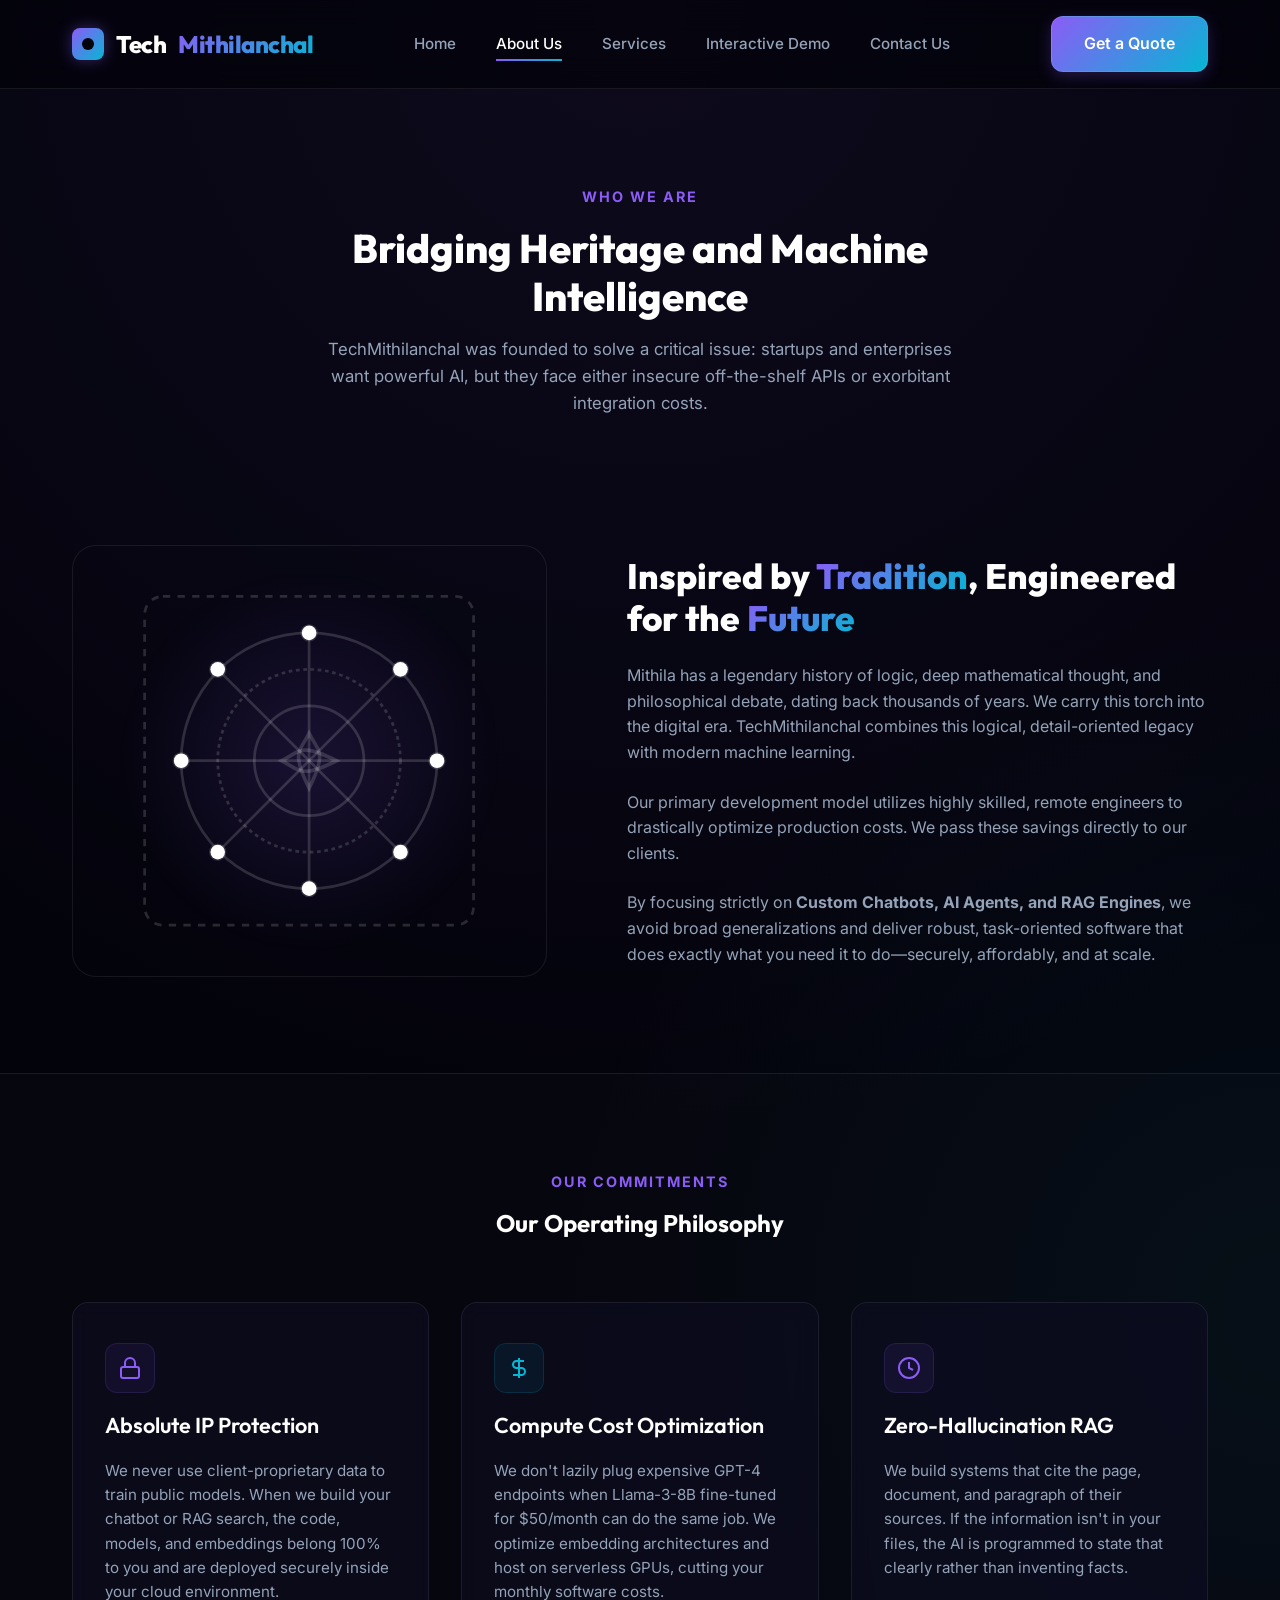
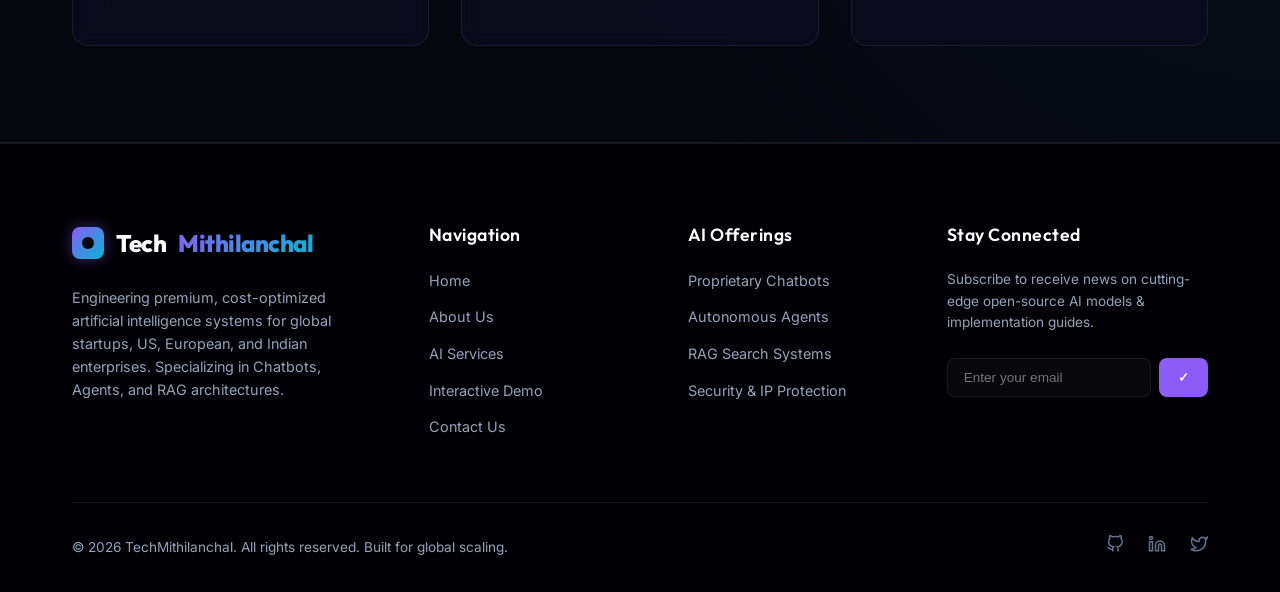
==== about-us/index.html @ 9c801f31 "Initial commit of TechMithilanchal site" ====
<!DOCTYPE html>
<html lang="en">
<head>
    <meta charset="UTF-8">
    <meta name="viewport" content="width=device-width, initial-scale=1.0">
    <meta name="description" content="Discover the story, mission, and core values of TechMithilanchal. Combining the logical tradition of Mithila with cutting-edge artificial intelligence.">
    <meta name="keywords" content="About TechMithilanchal, AI heritage, data security, compute optimization, artificial intelligence logic">
    
    <!-- SEO Optimization -->
    <link rel="canonical" href="https://techmithilanchal.com/about-us/" />
    
    <!-- Open Graph / Facebook -->
    <meta property="og:type" content="website" />
    <meta property="og:url" content="https://techmithilanchal.com/about-us/" />
    <meta property="og:title" content="About Us - TechMithilanchal AI Services" />
    <meta property="og:description" content="Combining the logical tradition of Mithila with cutting-edge artificial intelligence to build secure, cost-effective enterprise systems." />
    <meta property="og:image" content="https://techmithilanchal.com/logo.png" />

    <!-- Twitter -->
    <meta property="twitter:card" content="summary_large_image" />
    <meta property="twitter:url" content="https://techmithilanchal.com/about-us/" />
    <meta property="twitter:title" content="About Us - TechMithilanchal" />
    <meta property="twitter:description" content="Inspired by tradition, engineered for the future. Discover our commitments to IP security, zero hallucination RAG, and compute efficiency." />
    <meta property="twitter:image" content="https://techmithilanchal.com/logo.png" />

    <title>Secure AI Automation & Task Orchestration Team</title>
    <link rel="icon" type="image/svg+xml" href="/favicon.svg">
    <link rel="stylesheet" href="/style.css">
    <script defer src="/app.js"></script>
</head>
<body>
    <!-- Navigation Header -->
    <header class="navbar">
        <div class="container navbar-container">
            <a href="/" class="logo" id="nav-logo">
                <div class="logo-icon"></div>
                Tech<span>Mithilanchal</span>
            </a>
            
            <nav>
                <ul class="nav-menu" id="nav-menu-list">
                    <li><a href="/" class="nav-link" id="link-home">Home</a></li>
                    <li><a href="/about-us/" class="nav-link" id="link-about">About Us</a></li>
                    <li><a href="/services/" class="nav-link" id="link-services">Services</a></li>
                    <li><a href="/demo/" class="nav-link" id="link-demo">Interactive Demo</a></li>
                    <li><a href="/contact/" class="nav-link" id="link-contact">Contact Us</a></li>
                    <li class="mobile-cta-item"><a href="/contact/" class="btn nav-cta mobile-cta" id="mobile-header-cta">Get a Quote</a></li>
                </ul>
            </nav>
            
            <a href="/contact/" class="btn nav-cta" id="header-cta">Get a Quote</a>
            
            <button class="menu-toggle" id="menu-toggle-btn" aria-label="Toggle Navigation Menu">
                <span></span>
                <span></span>
                <span></span>
            </button>
        </div>
    </header>

    <!-- Main Content -->
    <main>
        <!-- About Header -->
        <section class="section reveal-hidden" id="about-intro">
            <div class="container">
                <div class="section-header" style="margin-bottom: 2rem;">
                    <span class="section-subtitle">Who We Are</span>
                    <h1 class="section-title">Bridging Heritage and Machine Intelligence</h1>
                    <p class="section-description">
                        TechMithilanchal was founded to solve a critical issue: startups and enterprises want powerful AI, but they face either insecure off-the-shelf APIs or exorbitant integration costs.
                    </p>
                </div>
            </div>
        </section>

        <!-- Story Section -->
        <section class="section reveal-hidden" id="story-details" style="padding-top: 0;">
            <div class="container story-section">
                <!-- Modern geometric interpretation of Mithila Art (Mandala style) -->
                <div class="art-container">
                    <svg class="mithila-art-svg" viewBox="0 0 200 200" xmlns="http://www.w3.org/2000/svg">
                        <rect x="10" y="10" width="180" height="180" rx="10" stroke-dasharray="4,4"/>
                        <circle cx="100" cy="100" r="70" />
                        <circle cx="100" cy="100" r="50" stroke-dasharray="2,2"/>
                        <circle cx="100" cy="100" r="30" />
                        <g>
                            <line x1="100" y1="30" x2="100" y2="170" />
                            <line x1="30" y1="100" x2="170" y2="100" />
                            <line x1="50" y1="50" x2="150" y2="150" />
                            <line x1="50" y1="150" x2="150" y2="50" />
                        </g>
                        <circle cx="100" cy="30" r="4" fill="currentColor"/>
                        <circle cx="100" cy="170" r="4" fill="currentColor"/>
                        <circle cx="30" cy="100" r="4" fill="currentColor"/>
                        <circle cx="170" cy="100" r="4" fill="currentColor"/>
                        <circle cx="50" cy="50" r="4" fill="currentColor"/>
                        <circle cx="150" cy="150" r="4" fill="currentColor"/>
                        <circle cx="50" cy="150" r="4" fill="currentColor"/>
                        <circle cx="150" cy="50" r="4" fill="currentColor"/>
                        <path d="M100,85 C95,95 90,95 100,115 C110,95 105,95 100,85 Z" fill="none" stroke-width="2"/>
                        <path d="M85,100 C95,95 95,90 115,100 C95,110 95,105 85,100 Z" fill="none" stroke-width="2"/>
                    </svg>
                </div>
                
                <div class="split-content">
                    <h2 class="split-title">Inspired by <span>Tradition</span>, Engineered for the <span>Future</span></h2>
                    <p>
                        Mithila has a legendary history of logic, deep mathematical thought, and philosophical debate, dating back thousands of years. We carry this torch into the digital era. TechMithilanchal combines this logical, detail-oriented legacy with modern machine learning.
                    </p>
                    <p>
                        Our primary development model utilizes highly skilled, remote engineers to drastically optimize production costs. We pass these savings directly to our clients.
                    </p>
                    <p>
                        By focusing strictly on <strong>Custom Chatbots, AI Agents, and RAG Engines</strong>, we avoid broad generalizations and deliver robust, task-oriented software that does exactly what you need it to do—securely, affordably, and at scale.
                    </p>
                </div>
            </div>
        </section>

        <!-- Values Section -->
        <section class="section reveal-hidden" id="values" style="background: rgba(255, 255, 255, 0.01); border-top: 1px solid var(--border-color); border-bottom: 1px solid var(--border-color);">
            <div class="container">
                <div class="section-header">
                    <span class="section-subtitle">Our Commitments</span>
                    <h2>Our Operating Philosophy</h2>
                </div>
                
                <div class="grid-3">
                    <div class="card">
                        <div class="card-icon">
                            <svg width="24" height="24" viewBox="0 0 24 24" fill="none" stroke="currentColor" stroke-width="2"><rect x="3" y="11" width="18" height="11" rx="2" ry="2"></rect><path d="M7 11V7a5 5 0 0 1 10 0v4"></path></svg>
                        </div>
                        <h3 class="card-title">Absolute IP Protection</h3>
                        <p class="card-text">
                            We never use client-proprietary data to train public models. When we build your chatbot or RAG search, the code, models, and embeddings belong 100% to you and are deployed securely inside your cloud environment.
                        </p>
                    </div>

                    <div class="card">
                        <div class="card-icon cyan">
                            <svg width="24" height="24" viewBox="0 0 24 24" fill="none" stroke="currentColor" stroke-width="2"><path d="M12 2v20M17 5H9.5a3.5 3.5 0 0 0 0 7h5a3.5 3.5 0 0 1 0 7H6"></path></svg>
                        </div>
                        <h3 class="card-title">Compute Cost Optimization</h3>
                        <p class="card-text">
                            We don't lazily plug expensive GPT-4 endpoints when Llama-3-8B fine-tuned for $50/month can do the same job. We optimize embedding architectures and host on serverless GPUs, cutting your monthly software costs.
                        </p>
                    </div>

                    <div class="card">
                        <div class="card-icon">
                            <svg width="24" height="24" viewBox="0 0 24 24" fill="none" stroke="currentColor" stroke-width="2"><circle cx="12" cy="12" r="10"></circle><polyline points="12 6 12 12 16 14"></polyline></svg>
                        </div>
                        <h3 class="card-title">Zero-Hallucination RAG</h3>
                        <p class="card-text">
                            We build systems that cite the page, document, and paragraph of their sources. If the information isn't in your files, the AI is programmed to state that clearly rather than inventing facts.
                        </p>
                    </div>
                </div>
            </div>
        </section>
    </main>

    <!-- Footer -->
    <footer class="footer">
        <div class="container">
            <div class="footer-grid">
                <div class="footer-column">
                    <a href="/" class="logo">
                        <div class="logo-icon"></div>
                        Tech<span>Mithilanchal</span>
                    </a>
                    <p class="footer-desc">
                        Engineering premium, cost-optimized artificial intelligence systems for global startups, US, European, and Indian enterprises. Specializing in Chatbots, Agents, and RAG architectures.
                    </p>
                </div>
                
                <div class="footer-column">
                    <h4 class="footer-title">Navigation</h4>
                    <ul class="footer-links">
                        <li><a href="/" class="footer-link">Home</a></li>
                        <li><a href="/about-us/" class="footer-link">About Us</a></li>
                        <li><a href="/services/" class="footer-link">AI Services</a></li>
                        <li><a href="/demo/" class="footer-link">Interactive Demo</a></li>
                        <li><a href="/contact/" class="footer-link">Contact Us</a></li>
                    </ul>
                </div>

                <div class="footer-column">
                    <h4 class="footer-title">AI Offerings</h4>
                    <ul class="footer-links">
                        <li><a href="/services/#chatbots" class="footer-link">Proprietary Chatbots</a></li>
                        <li><a href="/services/#agents" class="footer-link">Autonomous Agents</a></li>
                        <li><a href="/services/#rag" class="footer-link">RAG Search Systems</a></li>
                        <li><a href="/about-us/#values" class="footer-link">Security & IP Protection</a></li>
                    </ul>
                </div>

                <div class="footer-column">
                    <h4 class="footer-title">Stay Connected</h4>
                    <p class="footer-desc" style="font-size: 0.85rem;">Subscribe to receive news on cutting-edge open-source AI models & implementation guides.</p>
                    <form class="newsletter-form" onsubmit="event.preventDefault(); alert('Subscribed successfully!'); this.reset();">
                        <input type="email" placeholder="Enter your email" class="newsletter-input" required aria-label="Email address for newsletter">
                        <button type="submit" class="btn-icon" aria-label="Subscribe">✓</button>
                    </form>
                </div>
            </div>

            <div class="footer-bottom">
                <p>&copy; 2026 TechMithilanchal. All rights reserved. Built for global scaling.</p>
                <div class="footer-socials">
                    <a href="#" class="social-link" aria-label="GitHub"><svg width="18" height="18" viewBox="0 0 24 24" fill="none" stroke="currentColor" stroke-width="2"><path d="M9 19c-5 1.5-5-2.5-7-3m14 6v-3.87a3.37 3.37 0 0 0-.94-2.61c3.14-.35 6.44-1.54 6.44-7A5.44 5.44 0 0 0 20 4.77 5.07 5.07 0 0 0 19.91 1S18.73.65 16 2.48a13.38 13.38 0 0 0-7 0C6.27.65 5.09 1 5.09 1A5.07 5.07 0 0 0 5 4.77a5.44 5.44 0 0 0-1.5 3.78c0 5.42 3.3 6.61 6.44 7A3.37 3.37 0 0 0 9 18.13V22"></path></svg></a>
                    <a href="#" class="social-link" aria-label="LinkedIn"><svg width="18" height="18" viewBox="0 0 24 24" fill="none" stroke="currentColor" stroke-width="2"><path d="M16 8a6 6 0 0 1 6 6v7h-4v-7a2 2 0 0 0-2-2 2 2 0 0 0-2 2v7h-4v-7a6 6 0 0 1 6-6zM2 9h4v12H2z"></path><circle cx="4" cy="4" r="2"></circle></svg></a>
                    <a href="#" class="social-link" aria-label="Twitter"><svg width="18" height="18" viewBox="0 0 24 24" fill="none" stroke="currentColor" stroke-width="2"><path d="M23 3a10.9 10.9 0 0 1-3.14 1.53 4.48 4.48 0 0 0-7.86 3v1A10.66 10.66 0 0 1 3 4s-4 9 5 13a11.64 11.64 0 0 1-7 2c9 5 20 0 20-11.5a4.5 4.5 0 0 0-.08-.83A7.72 7.72 0 0 0 23 3z"></path></svg></a>
                </div>
            </div>
        </div>
    </footer>
</body>
</html>
---- style.css ----
@import url('https://fonts.googleapis.com/css2?family=Inter:wght@300;400;500;600;700&family=Outfit:wght@400;500;600;700;800&display=swap');

/* CSS Variables for design tokens */
:root {
    --bg-dark: #03030b;
    --bg-darker: #010105;
    --bg-card: rgba(13, 13, 33, 0.65);
    --border-color: rgba(255, 255, 255, 0.08);
    --border-focus: rgba(139, 92, 246, 0.5);
    
    --color-primary: #8b5cf6; /* Electric Violet */
    --color-primary-glow: rgba(139, 92, 246, 0.15);
    --color-secondary: #06b6d4; /* Neon Cyan */
    --color-secondary-glow: rgba(6, 182, 212, 0.15);
    --color-accent: #f43f5e; /* Coral Pink */
    
    --text-main: #ffffff;
    --text-muted: #94a3b8;
    --text-dark: #64748b;
    
    --font-heading: 'Outfit', sans-serif;
    --font-body: 'Inter', sans-serif;
    
    --transition-smooth: all 0.3s cubic-bezier(0.4, 0, 0.2, 1);
    --transition-slow: all 0.5s cubic-bezier(0.4, 0, 0.2, 1);
}

/* Reset and base styles */
* {
    margin: 0;
    padding: 0;
    box-sizing: border-box;
}

html {
    scroll-behavior: smooth;
    font-size: 16px;
    background-color: var(--bg-dark);
    color: var(--text-main);
    font-family: var(--font-body);
    overflow-x: hidden;
}

body {
    min-height: 100vh;
    display: flex;
    flex-direction: column;
    position: relative;
    line-height: 1.6;
    background: radial-gradient(circle at 50% 0%, rgba(139, 92, 246, 0.08) 0%, rgba(3, 3, 11, 0) 50%),
                radial-gradient(circle at 100% 60%, rgba(6, 182, 212, 0.05) 0%, rgba(3, 3, 11, 0) 40%),
                var(--bg-dark);
}

/* Typography styling */
h1, h2, h3, h4, h5, h6 {
    font-family: var(--font-heading);
    font-weight: 700;
    line-height: 1.2;
    color: var(--text-main);
}

p {
    color: var(--text-muted);
}

a {
    text-decoration: none;
    color: inherit;
    transition: var(--transition-smooth);
}

/* Container */
.container {
    width: 100%;
    max-width: 1200px;
    margin: 0 auto;
    padding: 0 2rem;
}

/* Sticky Navbar with Glassmorphism */
.navbar {
    position: sticky;
    top: 0;
    z-index: 1000;
    background: rgba(3, 3, 11, 0.75);
    backdrop-filter: blur(16px);
    -webkit-backdrop-filter: blur(16px);
    border-bottom: 1px solid var(--border-color);
    padding: 1rem 0;
    transition: var(--transition-smooth);
}

.navbar-container {
    display: flex;
    justify-content: space-between;
    align-items: center;
}

.logo {
    display: flex;
    align-items: center;
    gap: 0.75rem;
    font-family: var(--font-heading);
    font-weight: 800;
    font-size: 1.5rem;
    letter-spacing: -0.5px;
    color: var(--text-main);
}

.logo span {
    background: linear-gradient(135deg, var(--color-primary), var(--color-secondary));
    -webkit-background-clip: text;
    -webkit-text-fill-color: transparent;
}

.logo-icon {
    width: 32px;
    height: 32px;
    background: linear-gradient(135deg, var(--color-primary), var(--color-secondary));
    border-radius: 8px;
    display: flex;
    align-items: center;
    justify-content: center;
    position: relative;
    box-shadow: 0 0 15px rgba(139, 92, 246, 0.4);
}

.logo-icon::after {
    content: '';
    position: absolute;
    width: 12px;
    height: 12px;
    background: var(--bg-dark);
    border-radius: 50%;
}

.nav-menu {
    display: flex;
    list-style: none;
    gap: 2.5rem;
    align-items: center;
}

.nav-link {
    font-size: 0.95rem;
    font-weight: 500;
    color: var(--text-muted);
    position: relative;
    padding: 0.5rem 0;
}

.nav-link:hover {
    color: var(--text-main);
}

.nav-link::after {
    content: '';
    position: absolute;
    bottom: 0;
    left: 0;
    width: 0;
    height: 2px;
    background: linear-gradient(90deg, var(--color-primary), var(--color-secondary));
    transition: var(--transition-smooth);
}

.nav-link.active {
    color: var(--text-main);
}

.nav-link.active::after {
    width: 100%;
}

.nav-cta {
    background: linear-gradient(135deg, var(--color-primary), var(--color-secondary));
    color: #ffffff;
    padding: 0.6rem 1.5rem;
    border-radius: 99px;
    font-weight: 600;
    font-size: 0.9rem;
    box-shadow: 0 4px 15px rgba(139, 92, 246, 0.25);
    border: 1px solid rgba(255, 255, 255, 0.1);
}

.nav-cta:hover {
    transform: translateY(-2px);
    box-shadow: 0 6px 20px rgba(139, 92, 246, 0.4);
}

.mobile-cta-item {
    display: none;
}

.menu-toggle {
    display: none;
    flex-direction: column;
    gap: 6px;
    background: none;
    border: none;
    cursor: pointer;
    z-index: 1001;
}

.menu-toggle span {
    display: block;
    width: 25px;
    height: 2px;
    background-color: var(--text-main);
    border-radius: 2px;
    transition: var(--transition-smooth);
}

/* Hero Section */
.hero {
    padding: 8rem 0 6rem;
    position: relative;
    overflow: hidden;
}

.hero-grid {
    display: grid;
    grid-template-columns: 1.1fr 0.9fr;
    gap: 4rem;
    align-items: center;
}

.hero-content {
    display: flex;
    flex-direction: column;
    gap: 1.5rem;
}

.badge {
    align-self: flex-start;
    display: flex;
    align-items: center;
    gap: 0.5rem;
    background: rgba(255, 255, 255, 0.03);
    border: 1px solid var(--border-color);
    padding: 0.4rem 1rem;
    border-radius: 99px;
    font-size: 0.85rem;
    color: var(--color-secondary);
    font-weight: 600;
    letter-spacing: 0.5px;
}

.badge-dot {
    width: 6px;
    height: 6px;
    background-color: var(--color-secondary);
    border-radius: 50%;
    box-shadow: 0 0 8px var(--color-secondary);
    animation: pulse 1.5s infinite alternate;
}

.hero-title {
    font-size: 4rem;
    font-weight: 800;
    line-height: 1.1;
    letter-spacing: -1px;
}

.hero-title span {
    background: linear-gradient(135deg, var(--color-primary) 30%, var(--color-secondary) 80%);
    -webkit-background-clip: text;
    -webkit-text-fill-color: transparent;
}

.hero-description {
    font-size: 1.15rem;
    line-height: 1.7;
    color: var(--text-muted);
}

.hero-actions {
    display: flex;
    gap: 1.5rem;
    margin-top: 1rem;
}

.btn {
    display: inline-flex;
    align-items: center;
    justify-content: center;
    gap: 0.75rem;
    padding: 0.9rem 2rem;
    border-radius: 12px;
    font-weight: 600;
    font-size: 1rem;
    cursor: pointer;
    transition: var(--transition-smooth);
}

.btn-primary {
    background: linear-gradient(135deg, var(--color-primary), var(--color-secondary));
    color: #ffffff;
    border: 1px solid rgba(255, 255, 255, 0.1);
    box-shadow: 0 8px 30px rgba(139, 92, 246, 0.25);
}

.btn-primary:hover {
    transform: translateY(-2px);
    box-shadow: 0 12px 35px rgba(139, 92, 246, 0.4);
}

.btn-secondary {
    background: rgba(255, 255, 255, 0.03);
    color: var(--text-main);
    border: 1px solid var(--border-color);
}

.btn-secondary:hover {
    background: rgba(255, 255, 255, 0.08);
    border-color: rgba(255, 255, 255, 0.2);
    transform: translateY(-2px);
}

/* Floating Visuals on Hero */
.hero-visual {
    position: relative;
    display: flex;
    justify-content: center;
    align-items: center;
}

.visual-canvas {
    width: 100%;
    max-width: 450px;
    aspect-ratio: 1;
    background: radial-gradient(circle, var(--color-primary-glow) 0%, transparent 70%);
    border-radius: 50%;
    position: relative;
    display: flex;
    align-items: center;
    justify-content: center;
}

.visual-sphere {
    width: 260px;
    height: 260px;
    background: linear-gradient(135deg, rgba(139, 92, 246, 0.1), rgba(6, 182, 212, 0.1));
    border: 1px solid rgba(255, 255, 255, 0.15);
    border-radius: 30% 70% 70% 30% / 30% 30% 70% 70%;
    backdrop-filter: blur(10px);
    animation: blob-bounce 8s ease-in-out infinite alternate;
    display: flex;
    align-items: center;
    justify-content: center;
    box-shadow: inset 0 0 40px rgba(255, 255, 255, 0.05),
                0 15px 35px rgba(0, 0, 0, 0.5),
                0 0 50px rgba(139, 92, 246, 0.2);
}

.visual-core {
    width: 100px;
    height: 100px;
    background: linear-gradient(135deg, var(--color-primary), var(--color-secondary));
    border-radius: 50%;
    box-shadow: 0 0 35px var(--color-primary);
    position: relative;
}

.visual-ring {
    position: absolute;
    border: 1.5px dashed rgba(6, 182, 212, 0.4);
    border-radius: 50%;
}

.visual-ring.ring-1 {
    width: 340px;
    height: 340px;
    animation: rotate 20s linear infinite;
}

.visual-ring.ring-2 {
    width: 400px;
    height: 400px;
    animation: rotate-reverse 25s linear infinite;
}

/* Stats Section */
.stats {
    padding: 3rem 0;
    border-top: 1px solid var(--border-color);
    border-bottom: 1px solid var(--border-color);
    background: rgba(255, 255, 255, 0.01);
}

.stats-grid {
    display: grid;
    grid-template-columns: repeat(4, 1fr);
    gap: 2rem;
    text-align: center;
}

.stat-item {
    display: flex;
    flex-direction: column;
    gap: 0.5rem;
}

.stat-number {
    font-size: 2.8rem;
    font-weight: 800;
    font-family: var(--font-heading);
    background: linear-gradient(135deg, var(--text-main), var(--text-muted));
    -webkit-background-clip: text;
    -webkit-text-fill-color: transparent;
}

.stat-number.colored {
    background: linear-gradient(135deg, var(--color-primary), var(--color-secondary));
    -webkit-background-clip: text;
    -webkit-text-fill-color: transparent;
}

.stat-label {
    font-size: 0.9rem;
    color: var(--text-muted);
    font-weight: 500;
    text-transform: uppercase;
    letter-spacing: 1px;
}

/* Section Common Styles */
.section {
    padding: 6rem 0;
    position: relative;
}

.section-header {
    text-align: center;
    max-width: 650px;
    margin: 0 auto 4rem;
    display: flex;
    flex-direction: column;
    gap: 1rem;
    align-items: center;
}

.section-subtitle {
    font-size: 0.9rem;
    color: var(--color-primary);
    font-weight: 700;
    text-transform: uppercase;
    letter-spacing: 2px;
}

.section-title {
    font-size: 2.5rem;
    font-weight: 800;
}

.section-description {
    font-size: 1.05rem;
    color: var(--text-muted);
}

/* Cards & Grid Styling */
.grid-3 {
    display: grid;
    grid-template-columns: repeat(3, 1fr);
    gap: 2rem;
}

.card {
    background: var(--bg-card);
    border: 1px solid var(--border-color);
    border-radius: 16px;
    padding: 2.5rem 2rem;
    position: relative;
    overflow: hidden;
    transition: var(--transition-smooth);
    display: flex;
    flex-direction: column;
    gap: 1.25rem;
    backdrop-filter: blur(10px);
    -webkit-backdrop-filter: blur(10px);
}

.card:hover {
    transform: translateY(-5px);
    border-color: rgba(139, 92, 246, 0.3);
    box-shadow: 0 10px 30px rgba(139, 92, 246, 0.08),
                inset 0 0 15px rgba(255, 255, 255, 0.02);
}

.card::before {
    content: '';
    position: absolute;
    top: 0;
    left: 0;
    width: 100%;
    height: 2px;
    background: linear-gradient(90deg, var(--color-primary), var(--color-secondary));
    transform: scaleX(0);
    transform-origin: left;
    transition: var(--transition-smooth);
}

.card:hover::before {
    transform: scaleX(1);
}

.card-icon {
    width: 50px;
    height: 50px;
    border-radius: 12px;
    background: rgba(139, 92, 246, 0.08);
    display: flex;
    align-items: center;
    justify-content: center;
    color: var(--color-primary);
    font-size: 1.5rem;
    border: 1px solid rgba(139, 92, 246, 0.15);
    transition: var(--transition-smooth);
}

.card:hover .card-icon {
    background: var(--color-primary);
    color: #ffffff;
    box-shadow: 0 0 15px rgba(139, 92, 246, 0.4);
}

.card-icon.cyan {
    background: rgba(6, 182, 212, 0.08);
    color: var(--color-secondary);
    border-color: rgba(6, 182, 212, 0.15);
}

.card:hover .card-icon.cyan {
    background: var(--color-secondary);
    color: #ffffff;
    box-shadow: 0 0 15px rgba(6, 182, 212, 0.4);
}

.card-title {
    font-size: 1.35rem;
    font-weight: 600;
}

.card-text {
    font-size: 0.95rem;
    color: var(--text-muted);
    line-height: 1.6;
}

.card-link {
    display: flex;
    align-items: center;
    gap: 0.5rem;
    font-weight: 600;
    font-size: 0.9rem;
    color: var(--color-primary);
    margin-top: auto;
}

.card-link svg {
    transition: var(--transition-smooth);
}

.card:hover .card-link svg {
    transform: translateX(4px);
}

/* Feature Showcase (Alternating split blocks) */
.feature-split {
    display: flex;
    flex-direction: column;
    gap: 7rem;
}

.split-row {
    display: grid;
    grid-template-columns: repeat(2, 1fr);
    gap: 5rem;
    align-items: center;
}

.split-row.reversed {
    direction: rtl;
}

.split-row.reversed .split-content {
    direction: ltr;
}

.split-content {
    display: flex;
    flex-direction: column;
    gap: 1.5rem;
}

.split-title {
    font-size: 2.2rem;
    font-weight: 800;
}

.split-title span {
    background: linear-gradient(135deg, var(--color-primary), var(--color-secondary));
    -webkit-background-clip: text;
    -webkit-text-fill-color: transparent;
}

.split-bullets {
    list-style: none;
    display: flex;
    flex-direction: column;
    gap: 1rem;
}

.split-bullet-item {
    display: flex;
    gap: 1rem;
    align-items: flex-start;
}

.bullet-icon {
    margin-top: 0.25rem;
    color: var(--color-secondary);
    flex-shrink: 0;
}

.bullet-text strong {
    color: var(--text-main);
    display: block;
    font-size: 1.05rem;
    margin-bottom: 0.2rem;
}

.split-visual {
    background: var(--bg-card);
    border: 1px solid var(--border-color);
    border-radius: 20px;
    padding: 1.5rem;
    aspect-ratio: 1.5;
    position: relative;
    overflow: hidden;
    box-shadow: 0 10px 40px rgba(0, 0, 0, 0.4);
    display: flex;
    align-items: center;
    justify-content: center;
}

/* Showcase Screen Mockups inside visuals */
.mock-ui {
    width: 100%;
    height: 100%;
    background: var(--bg-darker);
    border-radius: 12px;
    border: 1px solid var(--border-color);
    overflow: hidden;
    display: flex;
    flex-direction: column;
}

.mock-header {
    background: rgba(255, 255, 255, 0.02);
    border-bottom: 1px solid var(--border-color);
    padding: 0.6rem 1rem;
    display: flex;
    align-items: center;
    gap: 0.5rem;
}

.mock-dot {
    width: 8px;
    height: 8px;
    border-radius: 50%;
    background: rgba(255, 255, 255, 0.15);
}

.mock-dot.red { background-color: #ef4444; }
.mock-dot.yellow { background-color: #eab308; }
.mock-dot.green { background-color: #22c55e; }

.mock-address {
    flex-grow: 1;
    background: rgba(255, 255, 255, 0.04);
    border-radius: 4px;
    font-size: 0.75rem;
    color: var(--text-dark);
    padding: 0.2rem 0.75rem;
    margin-left: 1rem;
    font-family: monospace;
}

.mock-body {
    padding: 1.25rem;
    flex-grow: 1;
    display: flex;
    flex-direction: column;
    gap: 0.75rem;
    font-size: 0.85rem;
}

/* Chat bubble mockup */
.mock-chat-bubble {
    padding: 0.75rem 1rem;
    border-radius: 12px;
    max-width: 80%;
}

.mock-chat-bubble.user {
    background: rgba(255, 255, 255, 0.05);
    align-self: flex-end;
    border-bottom-right-radius: 2px;
}

.mock-chat-bubble.ai {
    background: rgba(139, 92, 246, 0.12);
    border: 1px solid rgba(139, 92, 246, 0.15);
    align-self: flex-start;
    border-bottom-left-radius: 2px;
}

/* RAG visualizer steps */
.rag-nodes {
    display: flex;
    justify-content: space-between;
    align-items: center;
    width: 100%;
    padding: 2rem 1rem;
}

.rag-node {
    width: 80px;
    height: 80px;
    border-radius: 16px;
    background: rgba(255, 255, 255, 0.02);
    border: 1px solid var(--border-color);
    display: flex;
    flex-direction: column;
    align-items: center;
    justify-content: center;
    gap: 0.4rem;
    font-size: 0.7rem;
    font-weight: 600;
    transition: var(--transition-smooth);
}

.rag-node.active {
    border-color: var(--color-secondary);
    box-shadow: 0 0 15px var(--color-secondary-glow);
    background: rgba(6, 182, 212, 0.05);
    transform: scale(1.05);
}

.rag-arrow {
    flex-grow: 1;
    height: 2px;
    background: linear-gradient(90deg, var(--border-color), var(--border-color));
    position: relative;
}

.rag-arrow.active {
    background: linear-gradient(90deg, var(--color-primary), var(--color-secondary));
}

.rag-arrow.active::after {
    content: '';
    position: absolute;
    top: -3px;
    right: 0;
    width: 8px;
    height: 8px;
    border-top: 2px solid var(--color-secondary);
    border-right: 2px solid var(--color-secondary);
    transform: rotate(45deg);
}

/* About Us Story and Cultural Integration */
.story-section {
    display: grid;
    grid-template-columns: 0.9fr 1.1fr;
    gap: 5rem;
    align-items: center;
}

.art-container {
    background: radial-gradient(circle, var(--color-primary-glow) 0%, transparent 60%);
    position: relative;
    border-radius: 24px;
    overflow: hidden;
    aspect-ratio: 1.1;
    display: flex;
    align-items: center;
    justify-content: center;
    border: 1px solid var(--border-color);
}

.mithila-art-svg {
    width: 85%;
    height: 85%;
    stroke: rgba(255, 255, 255, 0.15);
    stroke-width: 1.5;
    fill: none;
    transition: var(--transition-slow);
}

.art-container:hover .mithila-art-svg {
    stroke: var(--color-primary);
    filter: drop-shadow(0 0 10px rgba(139, 92, 246, 0.4));
}

/* Interactive Demo Page Layout */
.demo-container {
    max-width: 900px;
    margin: 0 auto;
    background: var(--bg-card);
    border: 1px solid var(--border-color);
    border-radius: 24px;
    padding: 3rem;
    box-shadow: 0 20px 50px rgba(0, 0, 0, 0.5);
    backdrop-filter: blur(15px);
    -webkit-backdrop-filter: blur(15px);
}

.demo-pipeline {
    display: flex;
    flex-direction: column;
    gap: 2.5rem;
    margin-top: 3rem;
}

.pipeline-step {
    display: flex;
    gap: 2rem;
    background: rgba(255, 255, 255, 0.01);
    border: 1px solid var(--border-color);
    border-radius: 16px;
    padding: 1.5rem;
    align-items: center;
    transition: var(--transition-smooth);
}

.pipeline-step.active {
    background: rgba(139, 92, 246, 0.03);
    border-color: var(--color-primary);
    box-shadow: 0 0 20px rgba(139, 92, 246, 0.15);
}

.step-num {
    width: 48px;
    height: 48px;
    border-radius: 12px;
    background: rgba(255, 255, 255, 0.03);
    border: 1px solid var(--border-color);
    display: flex;
    align-items: center;
    justify-content: center;
    font-size: 1.25rem;
    font-weight: 700;
    font-family: var(--font-heading);
    color: var(--text-muted);
    transition: var(--transition-smooth);
}

.pipeline-step.active .step-num {
    background: var(--color-primary);
    color: white;
    border-color: var(--color-primary);
    box-shadow: 0 0 15px rgba(139, 92, 246, 0.4);
}

.step-details {
    flex-grow: 1;
    display: flex;
    flex-direction: column;
    gap: 0.35rem;
}

.step-title {
    font-size: 1.15rem;
    font-weight: 600;
}

.step-desc {
    font-size: 0.9rem;
    color: var(--text-muted);
}

.demo-trigger-box {
    display: flex;
    gap: 1rem;
    margin-bottom: 2rem;
}

.demo-input {
    flex-grow: 1;
    background: rgba(255, 255, 255, 0.03);
    border: 1px solid var(--border-color);
    border-radius: 12px;
    padding: 1rem 1.5rem;
    color: white;
    font-size: 1rem;
    font-family: var(--font-body);
    transition: var(--transition-smooth);
}

.demo-input:focus {
    outline: none;
    border-color: var(--color-secondary);
    background: rgba(255, 255, 255, 0.06);
    box-shadow: 0 0 15px var(--color-secondary-glow);
}

/* Contact Page Form & FAQs */
.contact-grid {
    display: grid;
    grid-template-columns: 1.2fr 0.8fr;
    gap: 5rem;
}

.contact-card {
    background: var(--bg-card);
    border: 1px solid var(--border-color);
    border-radius: 24px;
    padding: 3rem;
    box-shadow: 0 15px 40px rgba(0, 0, 0, 0.3);
}

.contact-form {
    display: flex;
    flex-direction: column;
    gap: 1.75rem;
}

.form-group-row {
    display: grid;
    grid-template-columns: 1fr 1fr;
    gap: 1.5rem;
}

.form-group {
    display: flex;
    flex-direction: column;
    gap: 0.5rem;
}

.form-label {
    font-size: 0.85rem;
    font-weight: 600;
    color: var(--text-muted);
    text-transform: uppercase;
    letter-spacing: 0.5px;
}

.form-input, .form-select, .form-textarea {
    background: rgba(255, 255, 255, 0.03);
    border: 1px solid var(--border-color);
    border-radius: 10px;
    padding: 0.85rem 1.2rem;
    color: white;
    font-size: 0.95rem;
    font-family: var(--font-body);
    transition: var(--transition-smooth);
}

.form-input:focus, .form-select:focus, .form-textarea:focus {
    outline: none;
    border-color: var(--color-primary);
    background: rgba(255, 255, 255, 0.05);
    box-shadow: 0 0 15px var(--color-primary-glow);
}

.form-textarea {
    resize: vertical;
    min-height: 120px;
}

.form-select option {
    background: var(--bg-dark);
    color: white;
}

.faq-section {
    display: flex;
    flex-direction: column;
    gap: 1.5rem;
}

.faq-item {
    border-bottom: 1px solid var(--border-color);
    padding-bottom: 1.25rem;
}

.faq-question {
    display: flex;
    justify-content: space-between;
    align-items: center;
    font-size: 1.1rem;
    font-weight: 600;
    cursor: pointer;
    padding: 0.5rem 0;
    user-select: none;
}

.faq-answer {
    color: var(--text-muted);
    font-size: 0.95rem;
    margin-top: 0.75rem;
    display: none;
    line-height: 1.6;
}

.faq-icon {
    font-size: 1.2rem;
    transition: var(--transition-smooth);
    color: var(--color-secondary);
}

.faq-item.active .faq-answer {
    display: block;
}

.faq-item.active .faq-icon {
    transform: rotate(45deg);
}

/* Footer Section */
.footer {
    margin-top: auto;
    background: var(--bg-darker);
    border-top: 1px solid var(--border-color);
    padding: 5rem 0 2rem;
}

.footer-grid {
    display: grid;
    grid-template-columns: 1.5fr 1fr 1fr 1.2fr;
    gap: 4rem;
    margin-bottom: 4rem;
}

.footer-column {
    display: flex;
    flex-direction: column;
    gap: 1.5rem;
}

.footer-desc {
    color: var(--text-muted);
    font-size: 0.9rem;
    line-height: 1.6;
}

.footer-title {
    font-size: 1.1rem;
    font-weight: 600;
    letter-spacing: 0.5px;
}

.footer-links {
    list-style: none;
    display: flex;
    flex-direction: column;
    gap: 0.85rem;
    font-size: 0.9rem;
}

.footer-link {
    color: var(--text-muted);
}

.footer-link:hover {
    color: var(--color-secondary);
    transform: translateX(3px);
}

.newsletter-form {
    display: flex;
    gap: 0.5rem;
}

.newsletter-input {
    flex-grow: 1;
    background: rgba(255, 255, 255, 0.03);
    border: 1px solid var(--border-color);
    border-radius: 8px;
    padding: 0.7rem 1rem;
    color: white;
    font-size: 0.85rem;
}

.newsletter-input:focus {
    outline: none;
    border-color: var(--color-primary);
}

.btn-icon {
    padding: 0.7rem 1.2rem;
    border-radius: 8px;
    background: var(--color-primary);
    border: none;
    color: white;
    cursor: pointer;
    font-weight: 600;
}

.footer-bottom {
    border-top: 1px solid var(--border-color);
    padding-top: 2rem;
    display: flex;
    justify-content: space-between;
    align-items: center;
    font-size: 0.85rem;
    color: var(--text-dark);
}

.footer-socials {
    display: flex;
    gap: 1.5rem;
}

.social-link {
    color: var(--text-dark);
}

.social-link:hover {
    color: var(--text-main);
}

/* Animations */
@keyframes pulse {
    0% {
        transform: scale(0.9);
        box-shadow: 0 0 0 0 rgba(6, 182, 212, 0.7);
    }
    70% {
        transform: scale(1);
        box-shadow: 0 0 0 10px rgba(6, 182, 212, 0);
    }
    100% {
        transform: scale(0.9);
        box-shadow: 0 0 0 0 rgba(6, 182, 212, 0);
    }
}

@keyframes rotate {
    from {
        transform: rotate(0deg);
    }
    to {
        transform: rotate(360deg);
    }
}

@keyframes rotate-reverse {
    from {
        transform: rotate(360deg);
    }
    to {
        transform: rotate(0deg);
    }
}

@keyframes blob-bounce {
    0% {
        border-radius: 30% 70% 70% 30% / 30% 30% 70% 70%;
        transform: translateY(0);
    }
    50% {
        border-radius: 50% 50% 30% 70% / 50% 60% 40% 50%;
        transform: translateY(-8px);
    }
    100% {
        border-radius: 60% 40% 60% 40% / 40% 50% 50% 60%;
        transform: translateY(4px);
    }
}

/* Scroll reveal helper classes */
.reveal-hidden {
    opacity: 0;
    transform: translateY(30px);
    transition: opacity 0.8s ease-out, transform 0.8s ease-out;
}

.reveal-visible {
    opacity: 1;
    transform: translateY(0);
}

/* Mobile responsive adjustments */
@media (max-width: 1024px) {
    .nav-menu {
        gap: 1.5rem;
    }
    
    .nav-link {
        font-size: 0.9rem;
    }
    
    .logo {
        font-size: 1.35rem;
    }

    .hero-title {
        font-size: 3.2rem;
    }
    
    .hero-grid {
        gap: 2rem;
    }
    
    .grid-3 {
        grid-template-columns: repeat(2, 1fr);
    }
    
    .footer-grid {
        grid-template-columns: repeat(2, 1fr);
        gap: 3rem;
    }
}

@media (max-width: 991px) {
    .container {
        padding: 0 1.25rem;
    }

    .hero {
        padding: 4rem 0 3rem;
    }

    .navbar-container > #header-cta {
        display: none;
    }

    .mobile-cta-item {
        display: block;
        width: 100%;
        text-align: center;
        padding: 0 1.5rem;
        margin-top: 1rem;
    }

    .mobile-cta-item .mobile-cta {
        display: inline-block;
        width: 100%;
        max-width: 280px;
        text-align: center;
        padding: 0.8rem 2rem;
        font-size: 1rem;
    }

    .menu-toggle {
        display: flex;
    }
    
    .nav-menu {
        position: fixed;
        top: 70px;
        left: -100%;
        width: 100%;
        height: calc(100vh - 70px);
        background: var(--bg-darker);
        flex-direction: column;
        align-items: center;
        justify-content: center;
        gap: 2rem;
        transition: var(--transition-smooth);
        padding-bottom: 5rem;
        overflow-y: auto;
    }
    
    .nav-menu.active {
        left: 0;
    }
    
    .hero-grid {
        grid-template-columns: 1fr;
        text-align: center;
    }
    
    .badge {
        align-self: center;
    }
    
    .hero-actions {
        justify-content: center;
    }
    
    .hero-visual {
        margin-top: 2rem;
    }
    
    .visual-canvas {
        max-width: 320px;
    }
    
    .visual-sphere {
        width: 180px;
        height: 180px;
    }
    
    .visual-ring.ring-1 {
        width: 240px;
        height: 240px;
    }
    
    .visual-ring.ring-2 {
        width: 280px;
        height: 280px;
    }
    
    .stats-grid {
        grid-template-columns: repeat(2, 1fr);
    }
    
    .grid-3 {
        grid-template-columns: 1fr;
    }
    
    .split-row {
        grid-template-columns: 1fr;
        gap: 3rem;
    }
    
    .split-row.reversed {
        direction: ltr;
    }

    .split-visual {
        aspect-ratio: auto;
        height: auto;
        min-height: 280px;
        padding: 1.5rem;
    }

    .mock-ui {
        height: auto;
    }
    
    .story-section {
        grid-template-columns: 1fr;
        gap: 3rem;
    }
    
    .contact-grid {
        grid-template-columns: 1fr;
        gap: 3rem;
    }
    
    .contact-card {
        padding: 2rem 1.5rem;
    }

    .demo-container {
        padding: 2rem 1.5rem;
    }

    .demo-trigger-box {
        flex-direction: column;
        gap: 1rem;
    }

    .demo-trigger-box .btn {
        width: 100%;
    }

    .pipeline-step {
        gap: 1rem;
        padding: 1.25rem;
    }
    
    .form-group-row {
        grid-template-columns: 1fr;
    }
}

@media (max-width: 480px) {
    .logo {
        font-size: 1.22rem;
        gap: 0.5rem;
    }
    
    .logo-icon {
        width: 26px;
        height: 26px;
        border-radius: 6px;
    }
    
    .logo-icon::after {
        width: 10px;
        height: 10px;
    }

    .hero {
        padding: 3rem 0 2rem;
    }

    .hero-title {
        font-size: 2.5rem;
    }
    
    .stats-grid {
        grid-template-columns: 1fr;
    }
    
    .footer-grid {
        grid-template-columns: 1fr;
    }
    
    .footer-bottom {
        flex-direction: column;
        gap: 1rem;
        text-align: center;
    }
}
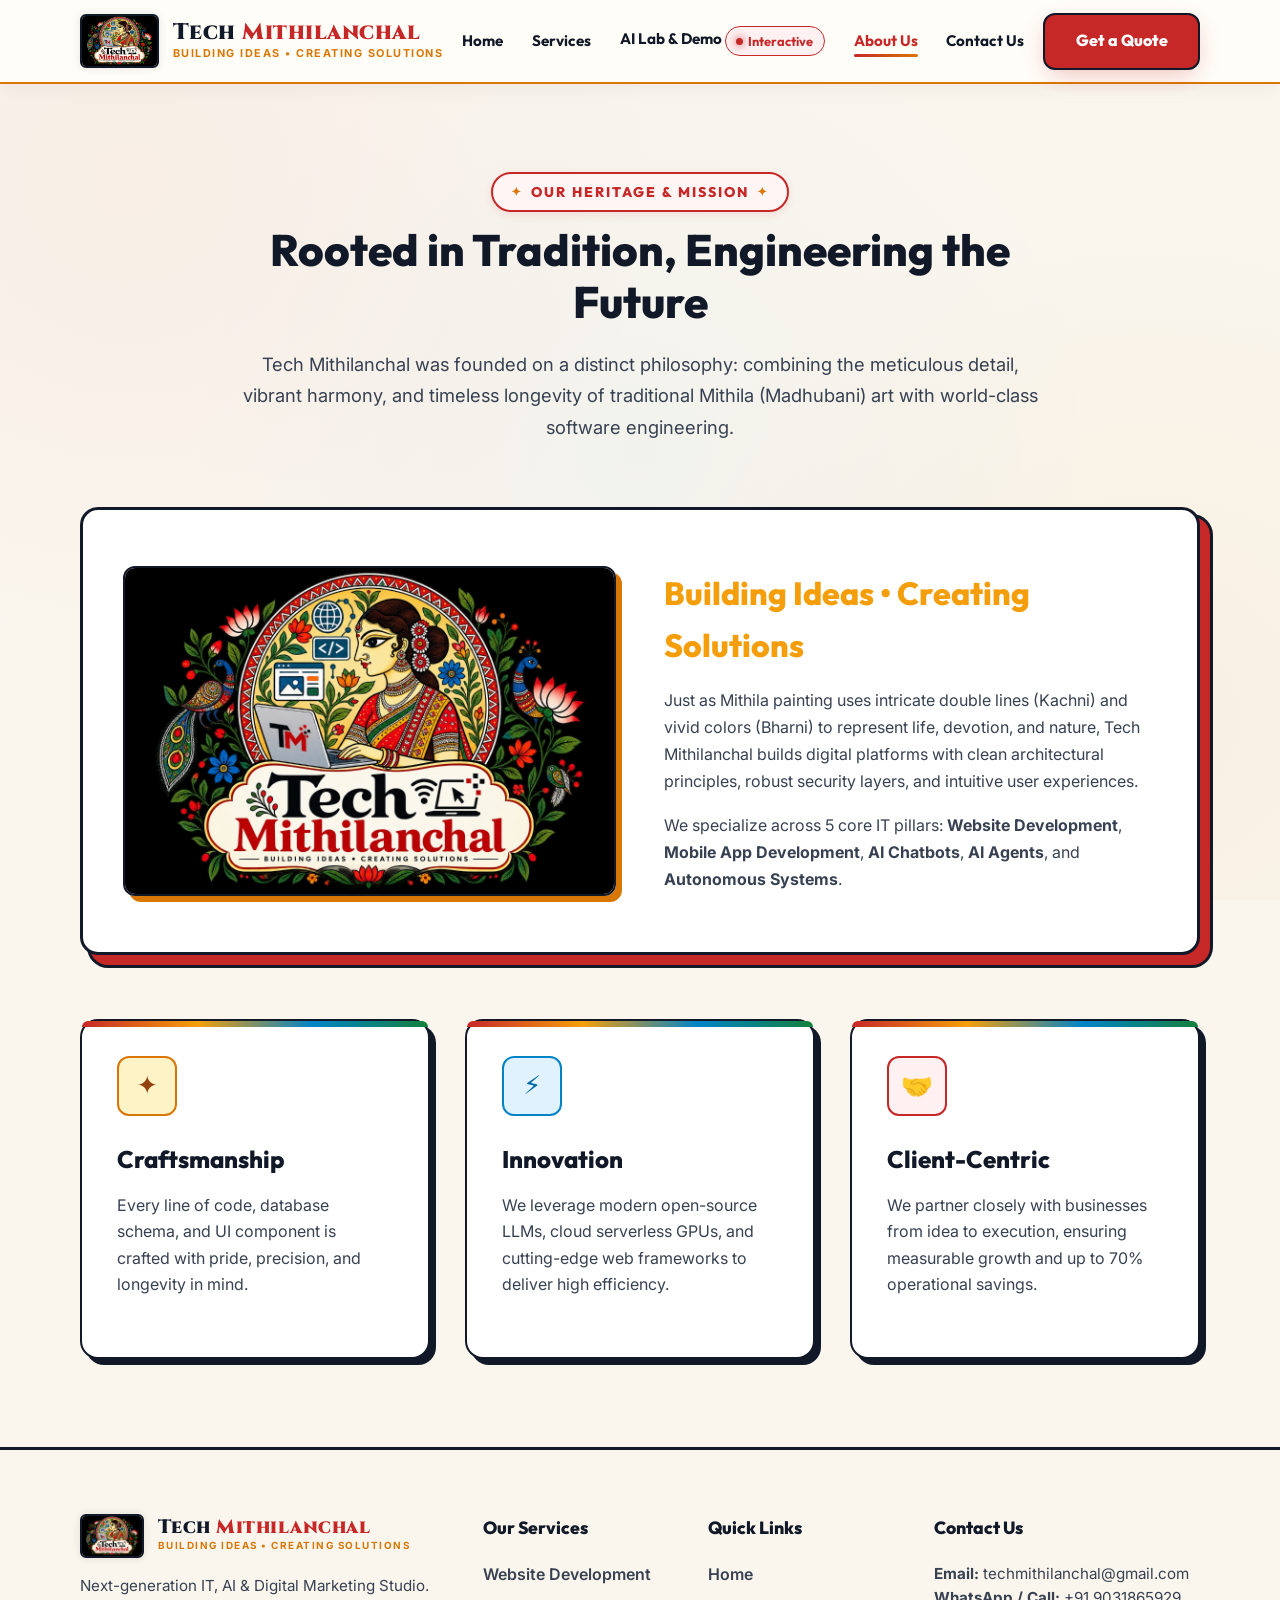
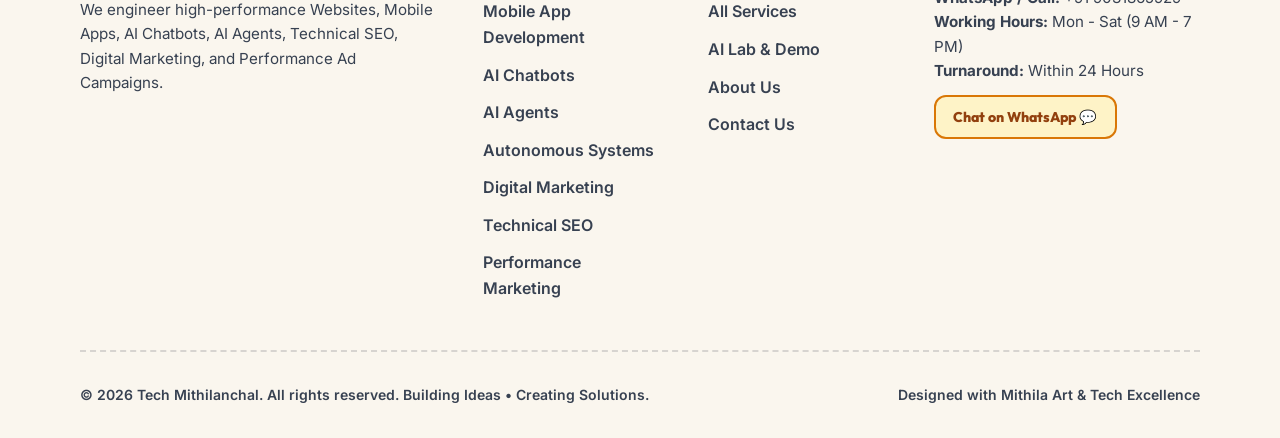
==== commit fa3ed8d5: "Update email to techmithilanchal@gmail.com and integrate direct WhatsApp inquiry to 9031865929" ====
--- a/about-us/index.html
+++ b/about-us/index.html
@@ -3,28 +3,10 @@
 <head>
     <meta charset="UTF-8">
     <meta name="viewport" content="width=device-width, initial-scale=1.0">
-    <meta name="description" content="Discover the story, mission, and core values of TechMithilanchal. Combining the logical tradition of Mithila with cutting-edge artificial intelligence.">
-    <meta name="keywords" content="About TechMithilanchal, AI heritage, data security, compute optimization, artificial intelligence logic">
+    <meta name="description" content="Learn about Tech Mithilanchal - Where centuries-old Mithila art heritage meets cutting-edge Web, Mobile App, and AI Engineering.">
     
-    <!-- SEO Optimization -->
-    <link rel="canonical" href="https://techmithilanchal.com/about-us/" />
-    
-    <!-- Open Graph / Facebook -->
-    <meta property="og:type" content="website" />
-    <meta property="og:url" content="https://techmithilanchal.com/about-us/" />
-    <meta property="og:title" content="About Us - TechMithilanchal AI Services" />
-    <meta property="og:description" content="Combining the logical tradition of Mithila with cutting-edge artificial intelligence to build secure, cost-effective enterprise systems." />
-    <meta property="og:image" content="https://techmithilanchal.com/logo.png" />
-
-    <!-- Twitter -->
-    <meta property="twitter:card" content="summary_large_image" />
-    <meta property="twitter:url" content="https://techmithilanchal.com/about-us/" />
-    <meta property="twitter:title" content="About Us - TechMithilanchal" />
-    <meta property="twitter:description" content="Inspired by tradition, engineered for the future. Discover our commitments to IP security, zero hallucination RAG, and compute efficiency." />
-    <meta property="twitter:image" content="https://techmithilanchal.com/logo.png" />
-
-    <title>Secure AI Automation & Task Orchestration Team</title>
-    <link rel="icon" type="image/svg+xml" href="/favicon.svg">
+    <title>About Us | Tech Mithilanchal</title>
+    <link rel="icon" type="image/jpeg" href="/assets/logo.jpg">
     <link rel="stylesheet" href="/style.css">
     <script defer src="/app.js"></script>
 </head>
@@ -32,23 +14,30 @@
     <!-- Navigation Header -->
     <header class="navbar">
         <div class="container navbar-container">
-            <a href="/" class="logo" id="nav-logo">
-                <div class="logo-icon"></div>
-                Tech<span>Mithilanchal</span>
+            <a href="/" class="logo-brand" id="nav-logo">
+                <img src="/assets/logo.jpg" alt="Tech Mithilanchal Logo" class="logo-img">
+                <div class="logo-text-box">
+                    <div class="logo-title">Tech <span>Mithilanchal</span></div>
+                    <div class="logo-tagline">Building Ideas • Creating Solutions</div>
+                </div>
             </a>
             
             <nav>
                 <ul class="nav-menu" id="nav-menu-list">
                     <li><a href="/" class="nav-link" id="link-home">Home</a></li>
-                    <li><a href="/about-us/" class="nav-link" id="link-about">About Us</a></li>
                     <li><a href="/services/" class="nav-link" id="link-services">Services</a></li>
-                    <li><a href="/demo/" class="nav-link" id="link-demo">Interactive Demo</a></li>
+                    <li>
+                        <a href="/demo/" class="nav-link" id="link-demo">
+                            AI Lab & Demo <span class="nav-badge"><span class="nav-badge-dot"></span>Interactive</span>
+                        </a>
+                    </li>
+                    <li><a href="/about-us/" class="nav-link active" id="link-about">About Us</a></li>
                     <li><a href="/contact/" class="nav-link" id="link-contact">Contact Us</a></li>
-                    <li class="mobile-cta-item"><a href="/contact/" class="btn nav-cta mobile-cta" id="mobile-header-cta">Get a Quote</a></li>
+                    <li class="mobile-cta-item"><a href="/contact/" class="btn btn-primary mobile-cta" id="mobile-header-cta">Get a Quote</a></li>
                 </ul>
             </nav>
             
-            <a href="/contact/" class="btn nav-cta" id="header-cta">Get a Quote</a>
+            <a href="/contact/" class="btn btn-primary" id="header-cta">Get a Quote</a>
             
             <button class="menu-toggle" id="menu-toggle-btn" aria-label="Toggle Navigation Menu">
                 <span></span>
@@ -60,158 +49,116 @@
 
     <!-- Main Content -->
     <main>
-        <!-- About Header -->
         <section class="section reveal-hidden" id="about-intro">
             <div class="container">
-                <div class="section-header" style="margin-bottom: 2rem;">
-                    <span class="section-subtitle">Who We Are</span>
-                    <h1 class="section-title">Bridging Heritage and Machine Intelligence</h1>
+                <div class="section-header">
+                    <span class="section-subtitle">Our Heritage & Mission</span>
+                    <h1 class="section-title">Rooted in Tradition, Engineering the Future</h1>
                     <p class="section-description">
-                        TechMithilanchal was founded to solve a critical issue: startups and enterprises want powerful AI, but they face either insecure off-the-shelf APIs or exorbitant integration costs.
+                        Tech Mithilanchal was founded on a distinct philosophy: combining the meticulous detail, vibrant harmony, and timeless longevity of traditional Mithila (Madhubani) art with world-class software engineering.
                     </p>
                 </div>
-            </div>
-        </section>
 
-        <!-- Story Section -->
-        <section class="section reveal-hidden" id="story-details" style="padding-top: 0;">
-            <div class="container story-section">
-                <!-- Modern geometric interpretation of Mithila Art (Mandala style) -->
-                <div class="art-container">
-                    <svg class="mithila-art-svg" viewBox="0 0 200 200" xmlns="http://www.w3.org/2000/svg">
-                        <rect x="10" y="10" width="180" height="180" rx="10" stroke-dasharray="4,4"/>
-                        <circle cx="100" cy="100" r="70" />
-                        <circle cx="100" cy="100" r="50" stroke-dasharray="2,2"/>
-                        <circle cx="100" cy="100" r="30" />
-                        <g>
-                            <line x1="100" y1="30" x2="100" y2="170" />
-                            <line x1="30" y1="100" x2="170" y2="100" />
-                            <line x1="50" y1="50" x2="150" y2="150" />
-                            <line x1="50" y1="150" x2="150" y2="50" />
-                        </g>
-                        <circle cx="100" cy="30" r="4" fill="currentColor"/>
-                        <circle cx="100" cy="170" r="4" fill="currentColor"/>
-                        <circle cx="30" cy="100" r="4" fill="currentColor"/>
-                        <circle cx="170" cy="100" r="4" fill="currentColor"/>
-                        <circle cx="50" cy="50" r="4" fill="currentColor"/>
-                        <circle cx="150" cy="150" r="4" fill="currentColor"/>
-                        <circle cx="50" cy="150" r="4" fill="currentColor"/>
-                        <circle cx="150" cy="50" r="4" fill="currentColor"/>
-                        <path d="M100,85 C95,95 90,95 100,115 C110,95 105,95 100,85 Z" fill="none" stroke-width="2"/>
-                        <path d="M85,100 C95,95 95,90 115,100 C95,110 95,105 85,100 Z" fill="none" stroke-width="2"/>
-                    </svg>
+                <div class="cultural-banner" style="margin-bottom: 4rem;">
+                    <div class="cultural-grid">
+                        <div class="cultural-img-wrap">
+                            <img src="/assets/logo.jpg" alt="Tech Mithilanchal Logo Art">
+                        </div>
+                        <div class="cultural-content">
+                            <h2 style="font-family: var(--font-heading); font-size: 2rem; font-weight: 800; color: var(--color-gold-bright); margin-bottom: 1rem;">
+                                Building Ideas • Creating Solutions
+                            </h2>
+                            <p style="color: var(--text-secondary); line-height: 1.7; margin-bottom: 1rem;">
+                                Just as Mithila painting uses intricate double lines (Kachni) and vivid colors (Bharni) to represent life, devotion, and nature, Tech Mithilanchal builds digital platforms with clean architectural principles, robust security layers, and intuitive user experiences.
+                            </p>
+                            <p style="color: var(--text-secondary); line-height: 1.7;">
+                                We specialize across 5 core IT pillars: <strong>Website Development</strong>, <strong>Mobile App Development</strong>, <strong>AI Chatbots</strong>, <strong>AI Agents</strong>, and <strong>Autonomous Systems</strong>.
+                            </p>
+                        </div>
+                    </div>
                 </div>
-                
-                <div class="split-content">
-                    <h2 class="split-title">Inspired by <span>Tradition</span>, Engineered for the <span>Future</span></h2>
-                    <p>
-                        Mithila has a legendary history of logic, deep mathematical thought, and philosophical debate, dating back thousands of years. We carry this torch into the digital era. TechMithilanchal combines this logical, detail-oriented legacy with modern machine learning.
-                    </p>
-                    <p>
-                        Our primary development model utilizes highly skilled, remote engineers to drastically optimize production costs. We pass these savings directly to our clients.
-                    </p>
-                    <p>
-                        By focusing strictly on <strong>Custom Chatbots, AI Agents, and RAG Engines</strong>, we avoid broad generalizations and deliver robust, task-oriented software that does exactly what you need it to do—securely, affordably, and at scale.
-                    </p>
-                </div>
-            </div>
-        </section>
 
-        <!-- Values Section -->
-        <section class="section reveal-hidden" id="values" style="background: rgba(255, 255, 255, 0.01); border-top: 1px solid var(--border-color); border-bottom: 1px solid var(--border-color);">
-            <div class="container">
-                <div class="section-header">
-                    <span class="section-subtitle">Our Commitments</span>
-                    <h2>Our Operating Philosophy</h2>
-                </div>
-                
+                <!-- Core Values Grid -->
                 <div class="grid-3">
                     <div class="card">
-                        <div class="card-icon">
-                            <svg width="24" height="24" viewBox="0 0 24 24" fill="none" stroke="currentColor" stroke-width="2"><rect x="3" y="11" width="18" height="11" rx="2" ry="2"></rect><path d="M7 11V7a5 5 0 0 1 10 0v4"></path></svg>
-                        </div>
-                        <h3 class="card-title">Absolute IP Protection</h3>
-                        <p class="card-text">
-                            We never use client-proprietary data to train public models. When we build your chatbot or RAG search, the code, models, and embeddings belong 100% to you and are deployed securely inside your cloud environment.
-                        </p>
+                        <div class="card-icon gold">✦</div>
+                        <h3 class="card-title">Craftsmanship</h3>
+                        <p class="card-text">Every line of code, database schema, and UI component is crafted with pride, precision, and longevity in mind.</p>
                     </div>
 
                     <div class="card">
-                        <div class="card-icon cyan">
-                            <svg width="24" height="24" viewBox="0 0 24 24" fill="none" stroke="currentColor" stroke-width="2"><path d="M12 2v20M17 5H9.5a3.5 3.5 0 0 0 0 7h5a3.5 3.5 0 0 1 0 7H6"></path></svg>
-                        </div>
-                        <h3 class="card-title">Compute Cost Optimization</h3>
-                        <p class="card-text">
-                            We don't lazily plug expensive GPT-4 endpoints when Llama-3-8B fine-tuned for $50/month can do the same job. We optimize embedding architectures and host on serverless GPUs, cutting your monthly software costs.
-                        </p>
+                        <div class="card-icon peacock">⚡</div>
+                        <h3 class="card-title">Innovation</h3>
+                        <p class="card-text">We leverage modern open-source LLMs, cloud serverless GPUs, and cutting-edge web frameworks to deliver high efficiency.</p>
                     </div>
 
                     <div class="card">
-                        <div class="card-icon">
-                            <svg width="24" height="24" viewBox="0 0 24 24" fill="none" stroke="currentColor" stroke-width="2"><circle cx="12" cy="12" r="10"></circle><polyline points="12 6 12 12 16 14"></polyline></svg>
-                        </div>
-                        <h3 class="card-title">Zero-Hallucination RAG</h3>
-                        <p class="card-text">
-                            We build systems that cite the page, document, and paragraph of their sources. If the information isn't in your files, the AI is programmed to state that clearly rather than inventing facts.
-                        </p>
+                        <div class="card-icon">🤝</div>
+                        <h3 class="card-title">Client-Centric</h3>
+                        <p class="card-text">We partner closely with businesses from idea to execution, ensuring measurable growth and up to 70% operational savings.</p>
                     </div>
                 </div>
+
             </div>
         </section>
     </main>
 
     <!-- Footer -->
-    <footer class="footer">
+        <footer class="footer">
         <div class="container">
             <div class="footer-grid">
-                <div class="footer-column">
-                    <a href="/" class="logo">
-                        <div class="logo-icon"></div>
-                        Tech<span>Mithilanchal</span>
+                <div>
+                    <a href="/" class="logo-brand" style="margin-bottom: 1rem;">
+                        <img src="/assets/logo.jpg" alt="Tech Mithilanchal" class="logo-img" style="height: 44px;">
+                        <div class="logo-text-box">
+                            <div class="logo-title" style="font-size: 1.2rem;">Tech <span>Mithilanchal</span></div>
+                            <div class="logo-tagline" style="font-size: 0.62rem;">Building Ideas • Creating Solutions</div>
+                        </div>
                     </a>
-                    <p class="footer-desc">
-                        Engineering premium, cost-optimized artificial intelligence systems for global startups, US, European, and Indian enterprises. Specializing in Chatbots, Agents, and RAG architectures.
+                    <p style="color: var(--text-secondary); font-size: 0.95rem; line-height: 1.6; margin-top: 1rem;">
+                        Next-generation IT, AI & Digital Marketing Studio. We engineer high-performance Websites, Mobile Apps, AI Chatbots, AI Agents, Technical SEO, Digital Marketing, and Performance Ad Campaigns.
                     </p>
                 </div>
                 
-                <div class="footer-column">
-                    <h4 class="footer-title">Navigation</h4>
-                    <ul class="footer-links">
-                        <li><a href="/" class="footer-link">Home</a></li>
-                        <li><a href="/about-us/" class="footer-link">About Us</a></li>
-                        <li><a href="/services/" class="footer-link">AI Services</a></li>
-                        <li><a href="/demo/" class="footer-link">Interactive Demo</a></li>
-                        <li><a href="/contact/" class="footer-link">Contact Us</a></li>
-                    </ul>
+                <div>
+                    <h4 class="footer-col-title">Our Services</h4>
+                    <div class="footer-links">
+                        <a href="/services/website-development/">Website Development</a>
+                        <a href="/services/app-development/">Mobile App Development</a>
+                        <a href="/services/ai-chatbots/">AI Chatbots</a>
+                        <a href="/services/ai-agents/">AI Agents</a>
+                        <a href="/services/autonomous-systems/">Autonomous Systems</a>
+                        <a href="/services/digital-marketing/">Digital Marketing</a>
+                        <a href="/services/seo/">Technical SEO</a>
+                        <a href="/services/performance-marketing/">Performance Marketing</a>
+                    </div>
                 </div>
 
-                <div class="footer-column">
-                    <h4 class="footer-title">AI Offerings</h4>
-                    <ul class="footer-links">
-                        <li><a href="/services/#chatbots" class="footer-link">Proprietary Chatbots</a></li>
-                        <li><a href="/services/#agents" class="footer-link">Autonomous Agents</a></li>
-                        <li><a href="/services/#rag" class="footer-link">RAG Search Systems</a></li>
-                        <li><a href="/about-us/#values" class="footer-link">Security & IP Protection</a></li>
-                    </ul>
+                <div>
+                    <h4 class="footer-col-title">Quick Links</h4>
+                    <div class="footer-links">
+                        <a href="/">Home</a>
+                        <a href="/services/">All Services</a>
+                        <a href="/demo/">AI Lab & Demo</a>
+                        <a href="/about-us/">About Us</a>
+                        <a href="/contact/">Contact Us</a>
+                    </div>
                 </div>
 
-                <div class="footer-column">
-                    <h4 class="footer-title">Stay Connected</h4>
-                    <p class="footer-desc" style="font-size: 0.85rem;">Subscribe to receive news on cutting-edge open-source AI models & implementation guides.</p>
-                    <form class="newsletter-form" onsubmit="event.preventDefault(); alert('Subscribed successfully!'); this.reset();">
-                        <input type="email" placeholder="Enter your email" class="newsletter-input" required aria-label="Email address for newsletter">
-                        <button type="submit" class="btn-icon" aria-label="Subscribe">✓</button>
-                    </form>
+                <div>
+                    <h4 class="footer-col-title">Contact Us</h4>
+                    <p style="font-size: 0.95rem; line-height: 1.6; margin-bottom: 0.75rem; color: var(--text-secondary);">
+                        <strong>Email:</strong> techmithilanchal@gmail.com<br>
+                        <strong>Working Hours:</strong> Mon - Sat (9 AM - 7 PM)<br>
+                        <strong>Turnaround:</strong> Within 24 Hours
+                    </p>
+                    <a href="/contact/" class="btn btn-secondary" style="padding: 0.55rem 1.1rem; font-size: 0.88rem;">Request Quote 🚀</a>
                 </div>
             </div>
 
             <div class="footer-bottom">
-                <p>&copy; 2026 TechMithilanchal. All rights reserved. Built for global scaling.</p>
-                <div class="footer-socials">
-                    <a href="#" class="social-link" aria-label="GitHub"><svg width="18" height="18" viewBox="0 0 24 24" fill="none" stroke="currentColor" stroke-width="2"><path d="M9 19c-5 1.5-5-2.5-7-3m14 6v-3.87a3.37 3.37 0 0 0-.94-2.61c3.14-.35 6.44-1.54 6.44-7A5.44 5.44 0 0 0 20 4.77 5.07 5.07 0 0 0 19.91 1S18.73.65 16 2.48a13.38 13.38 0 0 0-7 0C6.27.65 5.09 1 5.09 1A5.07 5.07 0 0 0 5 4.77a5.44 5.44 0 0 0-1.5 3.78c0 5.42 3.3 6.61 6.44 7A3.37 3.37 0 0 0 9 18.13V22"></path></svg></a>
-                    <a href="#" class="social-link" aria-label="LinkedIn"><svg width="18" height="18" viewBox="0 0 24 24" fill="none" stroke="currentColor" stroke-width="2"><path d="M16 8a6 6 0 0 1 6 6v7h-4v-7a2 2 0 0 0-2-2 2 2 0 0 0-2 2v7h-4v-7a6 6 0 0 1 6-6zM2 9h4v12H2z"></path><circle cx="4" cy="4" r="2"></circle></svg></a>
-                    <a href="#" class="social-link" aria-label="Twitter"><svg width="18" height="18" viewBox="0 0 24 24" fill="none" stroke="currentColor" stroke-width="2"><path d="M23 3a10.9 10.9 0 0 1-3.14 1.53 4.48 4.48 0 0 0-7.86 3v1A10.66 10.66 0 0 1 3 4s-4 9 5 13a11.64 11.64 0 0 1-7 2c9 5 20 0 20-11.5a4.5 4.5 0 0 0-.08-.83A7.72 7.72 0 0 0 23 3z"></path></svg></a>
-                </div>
+                <div>&copy; 2026 Tech Mithilanchal. All rights reserved. Building Ideas • Creating Solutions.</div>
+                <div>Designed with Mithila Art & Tech Excellence</div>
             </div>
         </div>
     </footer>
--- a/style.css
+++ b/style.css
@@ -1,157 +1,281 @@
-@import url('https://fonts.googleapis.com/css2?family=Inter:wght@300;400;500;600;700&family=Outfit:wght@400;500;600;700;800&display=swap');
-
-/* CSS Variables for design tokens */
+@import url('https://fonts.googleapis.com/css2?family=Cinzel:wght@600;700;800;900&family=Inter:wght@400;500;600;700;800&family=Outfit:wght@400;500;600;700;800&display=swap');
+
+/* ==========================================================================
+   Tech Mithilanchal - Authentic Vibrant Mithila Art Design System
+   ========================================================================== */
 :root {
-    --bg-dark: #03030b;
-    --bg-darker: #010105;
-    --bg-card: rgba(13, 13, 33, 0.65);
-    --border-color: rgba(255, 255, 255, 0.08);
-    --border-focus: rgba(139, 92, 246, 0.5);
-    
-    --color-primary: #8b5cf6; /* Electric Violet */
-    --color-primary-glow: rgba(139, 92, 246, 0.15);
-    --color-secondary: #06b6d4; /* Neon Cyan */
-    --color-secondary-glow: rgba(6, 182, 212, 0.15);
-    --color-accent: #f43f5e; /* Coral Pink */
-    
-    --text-main: #ffffff;
-    --text-muted: #94a3b8;
-    --text-dark: #64748b;
-    
-    --font-heading: 'Outfit', sans-serif;
-    --font-body: 'Inter', sans-serif;
-    
-    --transition-smooth: all 0.3s cubic-bezier(0.4, 0, 0.2, 1);
-    --transition-slow: all 0.5s cubic-bezier(0.4, 0, 0.2, 1);
-}
-
-/* Reset and base styles */
-* {
+    /* Vibrant Mithila Art Color Palette */
+    --color-crimson: #C62828;
+    --color-crimson-bright: #E53935;
+    --color-crimson-glow: rgba(198, 40, 40, 0.2);
+    
+    --color-gold: #D97706;
+    --color-gold-bright: #F59E0B;
+    --color-gold-glow: rgba(217, 119, 6, 0.2);
+    
+    --color-peacock: #0284C7;
+    --color-peacock-dark: #0369A1;
+    --color-peacock-glow: rgba(2, 132, 199, 0.2);
+    
+    --color-leaf-green: #15803D;
+    --color-leaf-green-bright: #16A34A;
+    --color-lotus-pink: #E11D48;
+    --color-black-ink: #111827;
+    
+    /* Authentic Canvas Backgrounds (Light Handmade Paper / Ivory Canvas) */
+    --bg-dark: #FAF6EE;
+    --bg-surface: #FFFDF8;
+    --bg-surface-elevated: #FFFFFF;
+    --bg-card: #FFFFFF;
+    --bg-card-hover: #FFFBF0;
+    
+    /* Text Colors (High Contrast Black & Earthy Tones) */
+    --text-primary: #111827;
+    --text-secondary: #374151;
+    --text-muted: #6B7280;
+    --text-gold: #B45309;
+    --text-crimson: #C62828;
+    
+    /* Border & Divider Colors (Kachni Double-Line Outlines) */
+    --border-subtle: rgba(17, 24, 39, 0.12);
+    --border-crimson: #C62828;
+    --border-gold: #D97706;
+    --border-black: #111827;
+    
+    /* Typography */
+    --font-heading: 'Outfit', 'Cinzel', sans-serif;
+    --font-traditional: 'Cinzel', serif;
+    --font-body: 'Inter', system-ui, -apple-system, sans-serif;
+    
+    /* Layout & Shadows */
+    --container-max: 1240px;
+    --radius-sm: 6px;
+    --radius-md: 12px;
+    --radius-lg: 18px;
+    --radius-full: 9999px;
+    --transition: all 0.3s cubic-bezier(0.4, 0, 0.2, 1);
+    
+    --shadow-card: 0 10px 30px -10px rgba(17, 24, 39, 0.08);
+    --shadow-crimson: 0 8px 25px -5px rgba(198, 40, 40, 0.3);
+    --shadow-gold: 0 8px 25px -5px rgba(217, 119, 6, 0.25);
+}
+
+/* Base Resets */
+*, *::before, *::after {
+    box-sizing: border-box;
     margin: 0;
     padding: 0;
-    box-sizing: border-box;
 }
 
 html {
     scroll-behavior: smooth;
     font-size: 16px;
+}
+
+body {
+    font-family: var(--font-body);
     background-color: var(--bg-dark);
-    color: var(--text-main);
-    font-family: var(--font-body);
+    color: var(--text-primary);
+    line-height: 1.6;
     overflow-x: hidden;
-}
-
-body {
-    min-height: 100vh;
-    display: flex;
-    flex-direction: column;
+    background-image: 
+        radial-gradient(circle at 10% 20%, rgba(198, 40, 40, 0.04) 0%, transparent 40%),
+        radial-gradient(circle at 90% 80%, rgba(217, 119, 6, 0.05) 0%, transparent 40%),
+        radial-gradient(circle at 50% 50%, rgba(2, 132, 199, 0.03) 0%, transparent 60%);
+    background-attachment: fixed;
+}
+
+a {
+    color: inherit;
+    text-decoration: none;
+    transition: var(--transition);
+}
+
+ul {
+    list-style: none;
+}
+
+img {
+    max-width: 100%;
+    height: auto;
+    display: block;
+}
+
+/* Layout Utilities */
+.container {
+    width: 90%;
+    max-width: var(--container-max);
+    margin: 0 auto;
+    padding: 0 1rem;
+}
+
+.section {
+    padding: 5.5rem 0;
     position: relative;
-    line-height: 1.6;
-    background: radial-gradient(circle at 50% 0%, rgba(139, 92, 246, 0.08) 0%, rgba(3, 3, 11, 0) 50%),
-                radial-gradient(circle at 100% 60%, rgba(6, 182, 212, 0.05) 0%, rgba(3, 3, 11, 0) 40%),
-                var(--bg-dark);
-}
-
-/* Typography styling */
-h1, h2, h3, h4, h5, h6 {
+}
+
+.section-header {
+    text-align: center;
+    max-width: 800px;
+    margin: 0 auto 4rem auto;
+}
+
+.section-subtitle {
+    display: inline-flex;
+    align-items: center;
+    gap: 0.5rem;
+    color: var(--color-crimson);
     font-family: var(--font-heading);
-    font-weight: 700;
+    font-weight: 800;
+    font-size: 0.875rem;
+    text-transform: uppercase;
+    letter-spacing: 2px;
+    margin-bottom: 0.75rem;
+    padding: 0.4rem 1.1rem;
+    background: #FFF5F5;
+    border: 2px solid var(--color-crimson);
+    border-radius: var(--radius-full);
+    box-shadow: 0 3px 10px rgba(198, 40, 40, 0.1);
+}
+
+.section-subtitle::before, .section-subtitle::after {
+    content: "✦";
+    color: var(--color-gold);
+    font-size: 0.75rem;
+}
+
+.section-title {
+    font-family: var(--font-heading);
+    font-size: 2.75rem;
+    font-weight: 800;
     line-height: 1.2;
-    color: var(--text-main);
-}
-
-p {
-    color: var(--text-muted);
-}
-
-a {
-    text-decoration: none;
-    color: inherit;
-    transition: var(--transition-smooth);
-}
-
-/* Container */
-.container {
+    color: var(--text-primary);
+    margin-bottom: 1.25rem;
+}
+
+.section-title span {
+    color: var(--color-crimson);
+    position: relative;
+    display: inline-block;
+}
+
+.section-title span::after {
+    content: '';
+    position: absolute;
+    bottom: 2px;
+    left: 0;
     width: 100%;
-    max-width: 1200px;
-    margin: 0 auto;
-    padding: 0 2rem;
-}
-
-/* Sticky Navbar with Glassmorphism */
+    height: 4px;
+    background: var(--color-gold-bright);
+    border-radius: 2px;
+}
+
+.section-description {
+    color: var(--text-secondary);
+    font-size: 1.15rem;
+    line-height: 1.7;
+}
+
+/* Mithila Geometric Divider Lines */
+.mithila-divider {
+    height: 8px;
+    width: 100%;
+    max-width: 320px;
+    margin: 2rem auto;
+    background: repeating-linear-gradient(
+        45deg,
+        var(--color-crimson),
+        var(--color-crimson) 12px,
+        var(--color-gold-bright) 12px,
+        var(--color-gold-bright) 24px,
+        var(--color-peacock) 24px,
+        var(--color-peacock) 36px,
+        var(--color-leaf-green) 36px,
+        var(--color-leaf-green) 48px
+    );
+    border-radius: 4px;
+    border: 1px solid var(--color-black-ink);
+}
+
+/* Navigation Bar */
 .navbar {
     position: sticky;
     top: 0;
     z-index: 1000;
-    background: rgba(3, 3, 11, 0.75);
+    background: rgba(255, 253, 248, 0.95);
     backdrop-filter: blur(16px);
-    -webkit-backdrop-filter: blur(16px);
-    border-bottom: 1px solid var(--border-color);
-    padding: 1rem 0;
-    transition: var(--transition-smooth);
+    border-bottom: 2px solid var(--color-gold);
+    padding: 0.8rem 0;
+    box-shadow: 0 4px 20px rgba(0, 0, 0, 0.05);
+    transition: var(--transition);
 }
 
 .navbar-container {
     display: flex;
+    align-items: center;
     justify-content: space-between;
-    align-items: center;
-}
-
-.logo {
-    display: flex;
-    align-items: center;
-    gap: 0.75rem;
+}
+
+.logo-brand {
+    display: flex;
+    align-items: center;
+    gap: 0.85rem;
+}
+
+.logo-img {
+    height: 54px;
+    width: auto;
+    border-radius: var(--radius-sm);
+    border: 2px solid var(--color-black-ink);
+    box-shadow: 0 0 10px rgba(0, 0, 0, 0.1);
+    transition: var(--transition);
+}
+
+.logo-brand:hover .logo-img {
+    transform: scale(1.05) rotate(-2deg);
+    border-color: var(--color-crimson);
+}
+
+.logo-text-box {
+    display: flex;
+    flex-direction: column;
+}
+
+.logo-title {
+    font-family: var(--font-traditional);
+    font-weight: 900;
+    font-size: 1.4rem;
+    line-height: 1.1;
+    color: var(--color-black-ink);
+    letter-spacing: 0.5px;
+}
+
+.logo-title span {
+    color: var(--color-crimson);
+}
+
+.logo-tagline {
+    font-size: 0.68rem;
+    color: var(--color-gold);
+    letter-spacing: 1.5px;
+    text-transform: uppercase;
+    font-weight: 700;
+}
+
+/* Nav Menu */
+.nav-menu {
+    display: flex;
+    align-items: center;
+    gap: 1.8rem;
+}
+
+.nav-link {
     font-family: var(--font-heading);
-    font-weight: 800;
-    font-size: 1.5rem;
-    letter-spacing: -0.5px;
-    color: var(--text-main);
-}
-
-.logo span {
-    background: linear-gradient(135deg, var(--color-primary), var(--color-secondary));
-    -webkit-background-clip: text;
-    -webkit-text-fill-color: transparent;
-}
-
-.logo-icon {
-    width: 32px;
-    height: 32px;
-    background: linear-gradient(135deg, var(--color-primary), var(--color-secondary));
-    border-radius: 8px;
-    display: flex;
-    align-items: center;
-    justify-content: center;
+    font-weight: 700;
+    font-size: 0.95rem;
+    color: var(--text-primary);
     position: relative;
-    box-shadow: 0 0 15px rgba(139, 92, 246, 0.4);
-}
-
-.logo-icon::after {
-    content: '';
-    position: absolute;
-    width: 12px;
-    height: 12px;
-    background: var(--bg-dark);
-    border-radius: 50%;
-}
-
-.nav-menu {
-    display: flex;
-    list-style: none;
-    gap: 2.5rem;
-    align-items: center;
-}
-
-.nav-link {
-    font-size: 0.95rem;
-    font-weight: 500;
-    color: var(--text-muted);
-    position: relative;
-    padding: 0.5rem 0;
-}
-
-.nav-link:hover {
-    color: var(--text-main);
+    padding: 0.4rem 0;
 }
 
 .nav-link::after {
@@ -159,62 +283,117 @@
     position: absolute;
     bottom: 0;
     left: 0;
-    width: 0;
-    height: 2px;
-    background: linear-gradient(90deg, var(--color-primary), var(--color-secondary));
-    transition: var(--transition-smooth);
+    width: 0%;
+    height: 3px;
+    background: linear-gradient(90deg, var(--color-crimson) 0%, var(--color-gold) 100%);
+    transition: var(--transition);
+    border-radius: 2px;
+}
+
+.nav-link:hover, .nav-link.active {
+    color: var(--color-crimson);
+}
+
+.nav-link:hover::after, .nav-link.active::after {
+    width: 100%;
 }
 
 .nav-link.active {
-    color: var(--text-main);
-}
-
-.nav-link.active::after {
-    width: 100%;
-}
-
-.nav-cta {
-    background: linear-gradient(135deg, var(--color-primary), var(--color-secondary));
-    color: #ffffff;
-    padding: 0.6rem 1.5rem;
-    border-radius: 99px;
-    font-weight: 600;
-    font-size: 0.9rem;
-    box-shadow: 0 4px 15px rgba(139, 92, 246, 0.25);
-    border: 1px solid rgba(255, 255, 255, 0.1);
-}
-
-.nav-cta:hover {
+    color: var(--color-crimson);
+}
+
+/* Special AI Lab Nav Badge */
+.nav-badge {
+    background: #FFF1F2;
+    border: 1px solid var(--color-crimson);
+    padding: 0.25rem 0.65rem;
+    border-radius: var(--radius-full);
+    font-size: 0.8rem;
+    color: var(--color-crimson);
+    font-weight: 700;
+    display: inline-flex;
+    align-items: center;
+    gap: 0.35rem;
+}
+
+.nav-badge-dot {
+    width: 7px;
+    height: 7px;
+    background-color: var(--color-crimson);
+    border-radius: 50%;
+    box-shadow: 0 0 8px var(--color-crimson);
+    animation: pulse 2s infinite;
+}
+
+@keyframes pulse {
+    0%, 100% { opacity: 1; transform: scale(1); }
+    50% { opacity: 0.4; transform: scale(1.3); }
+}
+
+/* Button Styles */
+.btn {
+    display: inline-flex;
+    align-items: center;
+    justify-content: center;
+    gap: 0.6rem;
+    padding: 0.85rem 1.9rem;
+    border-radius: var(--radius-md);
+    font-family: var(--font-heading);
+    font-weight: 800;
+    font-size: 1rem;
+    cursor: pointer;
+    transition: var(--transition);
+    border: 2px solid var(--color-black-ink);
+    text-align: center;
+    position: relative;
+    overflow: hidden;
+}
+
+.btn-primary {
+    background: var(--color-crimson);
+    color: #FFFFFF;
+    box-shadow: var(--shadow-crimson);
+}
+
+.btn-primary:hover {
+    background: var(--color-crimson-bright);
     transform: translateY(-2px);
-    box-shadow: 0 6px 20px rgba(139, 92, 246, 0.4);
-}
-
-.mobile-cta-item {
-    display: none;
-}
-
-.menu-toggle {
-    display: none;
-    flex-direction: column;
-    gap: 6px;
-    background: none;
-    border: none;
-    cursor: pointer;
-    z-index: 1001;
-}
-
-.menu-toggle span {
-    display: block;
-    width: 25px;
-    height: 2px;
-    background-color: var(--text-main);
-    border-radius: 2px;
-    transition: var(--transition-smooth);
-}
-
-/* Hero Section */
+    box-shadow: 0 10px 25px rgba(198, 40, 40, 0.4);
+}
+
+.btn-secondary {
+    background: #FEF3C7;
+    color: #92400E;
+    border-color: var(--color-gold);
+}
+
+.btn-secondary:hover {
+    background: #FDE68A;
+    color: #78350F;
+    transform: translateY(-2px);
+    box-shadow: var(--shadow-gold);
+}
+
+.btn-outline {
+    background: #FFFFFF;
+    color: var(--color-black-ink);
+    border: 2px solid var(--color-black-ink);
+}
+
+.btn-outline:hover {
+    border-color: var(--color-crimson);
+    color: var(--color-crimson);
+    background: #FFF5F5;
+}
+
+.mobile-cta-item { display: none; }
+.menu-toggle { display: none; }
+
+/* ==========================================================================
+   Hero Section with Mithila Art Canvas
+   ========================================================================== */
 .hero {
-    padding: 8rem 0 6rem;
+    padding: 4.5rem 0 5.5rem 0;
     position: relative;
     overflow: hidden;
 }
@@ -222,171 +401,114 @@
 .hero-grid {
     display: grid;
     grid-template-columns: 1.1fr 0.9fr;
-    gap: 4rem;
-    align-items: center;
-}
-
-.hero-content {
-    display: flex;
-    flex-direction: column;
-    gap: 1.5rem;
-}
-
-.badge {
-    align-self: flex-start;
-    display: flex;
-    align-items: center;
-    gap: 0.5rem;
-    background: rgba(255, 255, 255, 0.03);
-    border: 1px solid var(--border-color);
-    padding: 0.4rem 1rem;
-    border-radius: 99px;
+    gap: 3.5rem;
+    align-items: center;
+}
+
+.hero-badge {
+    display: inline-flex;
+    align-items: center;
+    gap: 0.6rem;
+    padding: 0.45rem 1.2rem;
+    border-radius: var(--radius-full);
+    background: #FEF3C7;
+    border: 2px solid var(--color-gold);
+    color: #92400E;
+    font-size: 0.875rem;
+    font-weight: 700;
+    margin-bottom: 1.5rem;
+}
+
+.hero-title {
+    font-family: var(--font-heading);
+    font-size: 3.6rem;
+    font-weight: 900;
+    line-height: 1.15;
+    margin-bottom: 1.5rem;
+    color: var(--color-black-ink);
+    letter-spacing: -0.5px;
+}
+
+.hero-title span {
+    color: var(--color-crimson);
+    position: relative;
+}
+
+.hero-description {
+    font-size: 1.2rem;
+    color: var(--text-secondary);
+    margin-bottom: 2.2rem;
+    line-height: 1.75;
+}
+
+.hero-actions {
+    display: flex;
+    gap: 1.25rem;
+    flex-wrap: wrap;
+}
+
+/* Mithila Framed Visual Box */
+.mithila-visual-frame {
+    position: relative;
+    border-radius: var(--radius-lg);
+    padding: 1.25rem;
+    background: #FFFFFF;
+    border: 3px solid var(--color-black-ink);
+    box-shadow: 12px 12px 0px var(--color-gold), 12px 12px 0px 2px var(--color-black-ink);
+}
+
+.mithila-frame-inner {
+    border-radius: var(--radius-md);
+    overflow: hidden;
+    position: relative;
+    background: #FAF6EE;
+    border: 2px dashed var(--color-black-ink);
+}
+
+.hero-logo-display {
+    width: 100%;
+    height: auto;
+    object-fit: cover;
+    display: block;
+    transition: var(--transition);
+}
+
+.mithila-visual-frame:hover .hero-logo-display {
+    transform: scale(1.02);
+}
+
+/* Floating Tech Pills on Hero Visual */
+.hero-tech-pill {
+    position: absolute;
+    background: #FFFFFF;
+    border: 2px solid var(--color-black-ink);
+    padding: 0.6rem 1.1rem;
+    border-radius: var(--radius-full);
+    display: flex;
+    align-items: center;
+    gap: 0.6rem;
     font-size: 0.85rem;
-    color: var(--color-secondary);
-    font-weight: 600;
-    letter-spacing: 0.5px;
-}
-
-.badge-dot {
-    width: 6px;
-    height: 6px;
-    background-color: var(--color-secondary);
-    border-radius: 50%;
-    box-shadow: 0 0 8px var(--color-secondary);
-    animation: pulse 1.5s infinite alternate;
-}
-
-.hero-title {
-    font-size: 4rem;
     font-weight: 800;
-    line-height: 1.1;
-    letter-spacing: -1px;
-}
-
-.hero-title span {
-    background: linear-gradient(135deg, var(--color-primary) 30%, var(--color-secondary) 80%);
-    -webkit-background-clip: text;
-    -webkit-text-fill-color: transparent;
-}
-
-.hero-description {
-    font-size: 1.15rem;
-    line-height: 1.7;
-    color: var(--text-muted);
-}
-
-.hero-actions {
-    display: flex;
-    gap: 1.5rem;
-    margin-top: 1rem;
-}
-
-.btn {
-    display: inline-flex;
-    align-items: center;
-    justify-content: center;
-    gap: 0.75rem;
-    padding: 0.9rem 2rem;
-    border-radius: 12px;
-    font-weight: 600;
-    font-size: 1rem;
-    cursor: pointer;
-    transition: var(--transition-smooth);
-}
-
-.btn-primary {
-    background: linear-gradient(135deg, var(--color-primary), var(--color-secondary));
-    color: #ffffff;
-    border: 1px solid rgba(255, 255, 255, 0.1);
-    box-shadow: 0 8px 30px rgba(139, 92, 246, 0.25);
-}
-
-.btn-primary:hover {
-    transform: translateY(-2px);
-    box-shadow: 0 12px 35px rgba(139, 92, 246, 0.4);
-}
-
-.btn-secondary {
-    background: rgba(255, 255, 255, 0.03);
-    color: var(--text-main);
-    border: 1px solid var(--border-color);
-}
-
-.btn-secondary:hover {
-    background: rgba(255, 255, 255, 0.08);
-    border-color: rgba(255, 255, 255, 0.2);
-    transform: translateY(-2px);
-}
-
-/* Floating Visuals on Hero */
-.hero-visual {
-    position: relative;
-    display: flex;
-    justify-content: center;
-    align-items: center;
-}
-
-.visual-canvas {
-    width: 100%;
-    max-width: 450px;
-    aspect-ratio: 1;
-    background: radial-gradient(circle, var(--color-primary-glow) 0%, transparent 70%);
-    border-radius: 50%;
-    position: relative;
-    display: flex;
-    align-items: center;
-    justify-content: center;
-}
-
-.visual-sphere {
-    width: 260px;
-    height: 260px;
-    background: linear-gradient(135deg, rgba(139, 92, 246, 0.1), rgba(6, 182, 212, 0.1));
-    border: 1px solid rgba(255, 255, 255, 0.15);
-    border-radius: 30% 70% 70% 30% / 30% 30% 70% 70%;
-    backdrop-filter: blur(10px);
-    animation: blob-bounce 8s ease-in-out infinite alternate;
-    display: flex;
-    align-items: center;
-    justify-content: center;
-    box-shadow: inset 0 0 40px rgba(255, 255, 255, 0.05),
-                0 15px 35px rgba(0, 0, 0, 0.5),
-                0 0 50px rgba(139, 92, 246, 0.2);
-}
-
-.visual-core {
-    width: 100px;
-    height: 100px;
-    background: linear-gradient(135deg, var(--color-primary), var(--color-secondary));
-    border-radius: 50%;
-    box-shadow: 0 0 35px var(--color-primary);
-    position: relative;
-}
-
-.visual-ring {
-    position: absolute;
-    border: 1.5px dashed rgba(6, 182, 212, 0.4);
-    border-radius: 50%;
-}
-
-.visual-ring.ring-1 {
-    width: 340px;
-    height: 340px;
-    animation: rotate 20s linear infinite;
-}
-
-.visual-ring.ring-2 {
-    width: 400px;
-    height: 400px;
-    animation: rotate-reverse 25s linear infinite;
+    color: var(--color-black-ink);
+    box-shadow: 4px 4px 0px var(--color-black-ink);
+    animation: floatAnim 4s ease-in-out infinite alternate;
+}
+
+.pill-1 { top: 15px; left: -15px; background: #FFF1F2; border-color: var(--color-crimson); color: var(--color-crimson); }
+.pill-2 { bottom: 20px; right: -15px; animation-delay: 2s; background: #FEF3C7; border-color: var(--color-gold); color: #92400E; }
+
+@keyframes floatAnim {
+    0% { transform: translateY(0px); }
+    100% { transform: translateY(-10px); }
 }
 
 /* Stats Section */
 .stats {
-    padding: 3rem 0;
-    border-top: 1px solid var(--border-color);
-    border-bottom: 1px solid var(--border-color);
-    background: rgba(255, 255, 255, 0.01);
+    background: #FFFFFF;
+    border-top: 3px solid var(--color-black-ink);
+    border-bottom: 3px solid var(--color-black-ink);
+    padding: 3.5rem 0;
+    position: relative;
 }
 
 .stats-grid {
@@ -399,93 +521,63 @@
 .stat-item {
     display: flex;
     flex-direction: column;
-    gap: 0.5rem;
+    align-items: center;
+    padding: 1rem;
+    border-right: 2px dashed rgba(17, 24, 39, 0.15);
+}
+
+.stat-item:last-child {
+    border-right: none;
 }
 
 .stat-number {
-    font-size: 2.8rem;
-    font-weight: 800;
     font-family: var(--font-heading);
-    background: linear-gradient(135deg, var(--text-main), var(--text-muted));
-    -webkit-background-clip: text;
-    -webkit-text-fill-color: transparent;
+    font-size: 3.2rem;
+    font-weight: 900;
+    line-height: 1;
+    margin-bottom: 0.5rem;
+    color: var(--color-black-ink);
 }
 
 .stat-number.colored {
-    background: linear-gradient(135deg, var(--color-primary), var(--color-secondary));
-    -webkit-background-clip: text;
-    -webkit-text-fill-color: transparent;
+    color: var(--color-crimson);
 }
 
 .stat-label {
-    font-size: 0.9rem;
-    color: var(--text-muted);
-    font-weight: 500;
+    color: var(--text-secondary);
+    font-size: 0.95rem;
+    font-weight: 700;
     text-transform: uppercase;
     letter-spacing: 1px;
 }
 
-/* Section Common Styles */
-.section {
-    padding: 6rem 0;
-    position: relative;
-}
-
-.section-header {
-    text-align: center;
-    max-width: 650px;
-    margin: 0 auto 4rem;
-    display: flex;
-    flex-direction: column;
-    gap: 1rem;
-    align-items: center;
-}
-
-.section-subtitle {
-    font-size: 0.9rem;
-    color: var(--color-primary);
-    font-weight: 700;
-    text-transform: uppercase;
-    letter-spacing: 2px;
-}
-
-.section-title {
-    font-size: 2.5rem;
-    font-weight: 800;
-}
-
-.section-description {
-    font-size: 1.05rem;
-    color: var(--text-muted);
-}
-
-/* Cards & Grid Styling */
+/* Service Cards Grid (8 Pillars) */
 .grid-3 {
     display: grid;
     grid-template-columns: repeat(3, 1fr);
-    gap: 2rem;
+    gap: 2.2rem;
+}
+
+.grid-2 {
+    display: grid;
+    grid-template-columns: repeat(2, 1fr);
+    gap: 2.2rem;
 }
 
 .card {
     background: var(--bg-card);
-    border: 1px solid var(--border-color);
-    border-radius: 16px;
-    padding: 2.5rem 2rem;
+    border: 2px solid var(--color-black-ink);
+    border-radius: var(--radius-lg);
+    padding: 2.2rem;
+    transition: var(--transition);
     position: relative;
-    overflow: hidden;
-    transition: var(--transition-smooth);
     display: flex;
     flex-direction: column;
-    gap: 1.25rem;
-    backdrop-filter: blur(10px);
-    -webkit-backdrop-filter: blur(10px);
-}
-
-.card:hover {
-    transform: translateY(-5px);
-    border-color: rgba(139, 92, 246, 0.3);
-    box-shadow: 0 10px 30px rgba(139, 92, 246, 0.08),
-                inset 0 0 15px rgba(255, 255, 255, 0.02);
+    box-shadow: 6px 6px 0px var(--color-black-ink);
+}
+
+.card.card-wide {
+    grid-column: span 2;
 }
 
 .card::before {
@@ -493,921 +585,619 @@
     position: absolute;
     top: 0;
     left: 0;
-    width: 100%;
-    height: 2px;
-    background: linear-gradient(90deg, var(--color-primary), var(--color-secondary));
-    transform: scaleX(0);
-    transform-origin: left;
-    transition: var(--transition-smooth);
-}
-
-.card:hover::before {
-    transform: scaleX(1);
+    right: 0;
+    height: 6px;
+    background: linear-gradient(90deg, var(--color-crimson), var(--color-gold-bright), var(--color-peacock), var(--color-leaf-green));
+    border-top-left-radius: var(--radius-lg);
+    border-top-right-radius: var(--radius-lg);
+}
+
+.card:hover {
+    transform: translate(-4px, -4px);
+    box-shadow: 10px 10px 0px var(--color-black-ink);
+    background: var(--bg-card-hover);
 }
 
 .card-icon {
-    width: 50px;
-    height: 50px;
-    border-radius: 12px;
-    background: rgba(139, 92, 246, 0.08);
+    width: 60px;
+    height: 60px;
+    border-radius: var(--radius-md);
+    background: #FFF1F2;
+    border: 2px solid var(--color-crimson);
+    color: var(--color-crimson);
     display: flex;
     align-items: center;
     justify-content: center;
-    color: var(--color-primary);
+    margin-bottom: 1.5rem;
+    font-size: 1.6rem;
+    transition: var(--transition);
+}
+
+.card-icon.gold {
+    background: #FEF3C7;
+    border-color: var(--color-gold);
+    color: #92400E;
+}
+
+.card-icon.peacock {
+    background: #E0F2FE;
+    border-color: var(--color-peacock);
+    color: var(--color-peacock-dark);
+}
+
+.card:hover .card-icon {
+    transform: scale(1.1) rotate(4deg);
+}
+
+.card-title {
+    font-family: var(--font-heading);
     font-size: 1.5rem;
-    border: 1px solid rgba(139, 92, 246, 0.15);
-    transition: var(--transition-smooth);
-}
-
-.card:hover .card-icon {
-    background: var(--color-primary);
-    color: #ffffff;
-    box-shadow: 0 0 15px rgba(139, 92, 246, 0.4);
-}
-
-.card-icon.cyan {
-    background: rgba(6, 182, 212, 0.08);
-    color: var(--color-secondary);
-    border-color: rgba(6, 182, 212, 0.15);
-}
-
-.card:hover .card-icon.cyan {
-    background: var(--color-secondary);
-    color: #ffffff;
-    box-shadow: 0 0 15px rgba(6, 182, 212, 0.4);
-}
-
-.card-title {
-    font-size: 1.35rem;
-    font-weight: 600;
+    font-weight: 800;
+    margin-bottom: 0.85rem;
+    color: var(--color-black-ink);
 }
 
 .card-text {
+    color: var(--text-secondary);
+    font-size: 1rem;
+    line-height: 1.65;
+    margin-bottom: 1.5rem;
+    flex-grow: 1;
+}
+
+.card-link {
+    display: inline-flex;
+    align-items: center;
+    gap: 0.5rem;
+    color: var(--color-crimson);
+    font-weight: 800;
     font-size: 0.95rem;
-    color: var(--text-muted);
-    line-height: 1.6;
-}
-
-.card-link {
-    display: flex;
-    align-items: center;
-    gap: 0.5rem;
-    font-weight: 600;
-    font-size: 0.9rem;
-    color: var(--color-primary);
-    margin-top: auto;
-}
-
-.card-link svg {
-    transition: var(--transition-smooth);
-}
-
-.card:hover .card-link svg {
-    transform: translateX(4px);
-}
-
-/* Feature Showcase (Alternating split blocks) */
+    transition: var(--transition);
+}
+
+.card-link:hover {
+    color: var(--color-black-ink);
+    gap: 0.8rem;
+}
+
+/* Mithila Cultural Tech Banner */
+.cultural-banner {
+    background: #FFFFFF;
+    border: 3px solid var(--color-black-ink);
+    border-radius: var(--radius-lg);
+    padding: 3.5rem 2.5rem;
+    position: relative;
+    overflow: hidden;
+    box-shadow: 10px 10px 0px var(--color-crimson), 10px 10px 0px 3px var(--color-black-ink);
+}
+
+.cultural-grid {
+    display: grid;
+    grid-template-columns: 1fr 1fr;
+    gap: 3rem;
+    align-items: center;
+}
+
+.cultural-img-wrap {
+    border-radius: var(--radius-md);
+    overflow: hidden;
+    border: 2px solid var(--color-black-ink);
+    box-shadow: 6px 6px 0px var(--color-gold);
+}
+
+/* Split Rows for Services Page */
 .feature-split {
     display: flex;
     flex-direction: column;
-    gap: 7rem;
+    gap: 5rem;
 }
 
 .split-row {
     display: grid;
+    grid-template-columns: 1fr 1fr;
+    gap: 4rem;
+    align-items: center;
+}
+
+.split-row.reverse {
+    direction: rtl;
+}
+
+.split-row.reverse > * {
+    direction: ltr;
+}
+
+.split-content {
+    display: flex;
+    flex-direction: column;
+}
+
+.split-title {
+    font-family: var(--font-heading);
+    font-size: 2.4rem;
+    font-weight: 900;
+    margin: 0.5rem 0 1.25rem 0;
+    color: var(--color-black-ink);
+}
+
+.split-title span {
+    color: var(--color-crimson);
+}
+
+.split-bullets {
+    display: flex;
+    flex-direction: column;
+    gap: 1.1rem;
+    margin-top: 1.5rem;
+}
+
+.split-bullet-item {
+    display: flex;
+    gap: 1rem;
+    align-items: flex-start;
+}
+
+.bullet-icon {
+    color: var(--color-crimson);
+    background: #FFF1F2;
+    padding: 0.35rem;
+    border-radius: 50%;
+    border: 1px solid var(--color-crimson);
+    flex-shrink: 0;
+}
+
+.bullet-text strong {
+    display: block;
+    color: var(--color-black-ink);
+    font-size: 1.05rem;
+}
+
+/* Interactive AI Demo Pipeline Container */
+.demo-box {
+    background: #FFFFFF;
+    border: 3px solid var(--color-black-ink);
+    border-radius: var(--radius-lg);
+    padding: 2.5rem;
+    box-shadow: 8px 8px 0px var(--color-gold);
+}
+
+.demo-input-group {
+    display: flex;
+    gap: 1rem;
+    margin-bottom: 2rem;
+}
+
+.demo-input {
+    flex-grow: 1;
+    background: #FAF6EE;
+    border: 2px solid var(--color-black-ink);
+    padding: 1rem 1.25rem;
+    border-radius: var(--radius-md);
+    color: var(--color-black-ink);
+    font-family: var(--font-body);
+    font-size: 1rem;
+    outline: none;
+    transition: var(--transition);
+}
+
+.demo-input:focus {
+    border-color: var(--color-crimson);
+    box-shadow: 0 0 0 3px rgba(198, 40, 40, 0.15);
+}
+
+.pipeline-steps {
+    display: grid;
+    grid-template-columns: repeat(4, 1fr);
+    gap: 1rem;
+    margin-bottom: 2rem;
+}
+
+.pipeline-step {
+    background: #FAF6EE;
+    border: 2px solid var(--color-black-ink);
+    padding: 1rem;
+    border-radius: var(--radius-md);
+    text-align: center;
+    transition: var(--transition);
+}
+
+.pipeline-step.active {
+    border-color: var(--color-crimson);
+    background: #FFF1F2;
+    transform: translateY(-3px);
+    box-shadow: 4px 4px 0px var(--color-crimson);
+}
+
+.pipeline-step-num {
+    font-size: 0.75rem;
+    font-weight: 800;
+    color: var(--color-gold);
+    text-transform: uppercase;
+    margin-bottom: 0.25rem;
+}
+
+.pipeline-step-title {
+    font-size: 0.9rem;
+    font-weight: 800;
+    color: var(--color-black-ink);
+}
+
+.demo-output-area {
+    background: #FAF6EE;
+    border: 2px solid var(--color-black-ink);
+    border-radius: var(--radius-md);
+    padding: 1.5rem;
+    min-height: 140px;
+    font-family: 'Inter', monospace;
+    font-size: 0.95rem;
+    line-height: 1.75;
+    color: var(--color-black-ink);
+    font-weight: 500;
+}
+
+/* Contact Form Styling */
+.contact-grid {
+    display: grid;
+    grid-template-columns: 1fr 1.2fr;
+    gap: 4rem;
+    align-items: flex-start;
+}
+
+.contact-card {
+    background: #FFFFFF;
+    border: 3px solid var(--color-black-ink);
+    border-radius: var(--radius-lg);
+    padding: 2.5rem;
+    box-shadow: 8px 8px 0px var(--color-black-ink);
+}
+
+.form-group {
+    margin-bottom: 1.5rem;
+}
+
+.form-label {
+    display: block;
+    font-weight: 700;
+    margin-bottom: 0.5rem;
+    color: var(--color-black-ink);
+}
+
+.form-control {
+    width: 100%;
+    background: #FAF6EE;
+    border: 2px solid var(--color-black-ink);
+    padding: 0.9rem 1.1rem;
+    border-radius: var(--radius-md);
+    color: var(--color-black-ink);
+    font-family: var(--font-body);
+    font-size: 0.95rem;
+    outline: none;
+    transition: var(--transition);
+}
+
+.form-control:focus {
+    border-color: var(--color-crimson);
+    box-shadow: 0 0 0 3px rgba(198, 40, 40, 0.15);
+}
+
+.service-checkboxes {
+    display: grid;
     grid-template-columns: repeat(2, 1fr);
-    gap: 5rem;
-    align-items: center;
-}
-
-.split-row.reversed {
-    direction: rtl;
-}
-
-.split-row.reversed .split-content {
-    direction: ltr;
-}
-
-.split-content {
-    display: flex;
-    flex-direction: column;
-    gap: 1.5rem;
-}
-
-.split-title {
-    font-size: 2.2rem;
-    font-weight: 800;
-}
-
-.split-title span {
-    background: linear-gradient(135deg, var(--color-primary), var(--color-secondary));
-    -webkit-background-clip: text;
-    -webkit-text-fill-color: transparent;
-}
-
-.split-bullets {
-    list-style: none;
+    gap: 0.75rem;
+    margin-top: 0.5rem;
+}
+
+.checkbox-label {
+    display: flex;
+    align-items: center;
+    gap: 0.6rem;
+    font-size: 0.9rem;
+    color: var(--text-secondary);
+    font-weight: 600;
+    cursor: pointer;
+}
+
+.checkbox-label input {
+    accent-color: var(--color-crimson);
+    width: 17px;
+    height: 17px;
+}
+
+/* FAQ Accordion */
+.faq-list {
     display: flex;
     flex-direction: column;
     gap: 1rem;
 }
 
-.split-bullet-item {
-    display: flex;
-    gap: 1rem;
-    align-items: flex-start;
-}
-
-.bullet-icon {
-    margin-top: 0.25rem;
-    color: var(--color-secondary);
-    flex-shrink: 0;
-}
-
-.bullet-text strong {
-    color: var(--text-main);
+.faq-item {
+    background: #FFFFFF;
+    border: 2px solid var(--color-black-ink);
+    border-radius: var(--radius-md);
+    overflow: hidden;
+    transition: var(--transition);
+    box-shadow: 4px 4px 0px var(--color-black-ink);
+}
+
+.faq-question {
+    padding: 1.25rem 1.5rem;
+    font-weight: 800;
+    font-size: 1.05rem;
+    color: var(--color-black-ink);
+    cursor: pointer;
+    display: flex;
+    justify-content: space-between;
+    align-items: center;
+}
+
+.faq-answer {
+    padding: 0 1.5rem 1.25rem 1.5rem;
+    color: var(--text-secondary);
+    display: none;
+    line-height: 1.65;
+}
+
+.faq-item.active {
+    border-color: var(--color-crimson);
+}
+
+.faq-item.active .faq-answer {
     display: block;
-    font-size: 1.05rem;
-    margin-bottom: 0.2rem;
-}
-
-.split-visual {
-    background: var(--bg-card);
-    border: 1px solid var(--border-color);
-    border-radius: 20px;
-    padding: 1.5rem;
-    aspect-ratio: 1.5;
+}
+
+/* Footer Section */
+.footer {
+    background: #FAF6EE;
+    border-top: 3px solid var(--color-black-ink);
+    padding: 4rem 0 2rem 0;
+    color: var(--text-secondary);
     position: relative;
-    overflow: hidden;
-    box-shadow: 0 10px 40px rgba(0, 0, 0, 0.4);
-    display: flex;
-    align-items: center;
-    justify-content: center;
-}
-
-/* Showcase Screen Mockups inside visuals */
-.mock-ui {
-    width: 100%;
-    height: 100%;
-    background: var(--bg-darker);
-    border-radius: 12px;
-    border: 1px solid var(--border-color);
-    overflow: hidden;
-    display: flex;
-    flex-direction: column;
-}
-
-.mock-header {
-    background: rgba(255, 255, 255, 0.02);
-    border-bottom: 1px solid var(--border-color);
-    padding: 0.6rem 1rem;
-    display: flex;
-    align-items: center;
-    gap: 0.5rem;
-}
-
-.mock-dot {
-    width: 8px;
-    height: 8px;
-    border-radius: 50%;
-    background: rgba(255, 255, 255, 0.15);
-}
-
-.mock-dot.red { background-color: #ef4444; }
-.mock-dot.yellow { background-color: #eab308; }
-.mock-dot.green { background-color: #22c55e; }
-
-.mock-address {
-    flex-grow: 1;
-    background: rgba(255, 255, 255, 0.04);
-    border-radius: 4px;
-    font-size: 0.75rem;
-    color: var(--text-dark);
-    padding: 0.2rem 0.75rem;
-    margin-left: 1rem;
-    font-family: monospace;
-}
-
-.mock-body {
-    padding: 1.25rem;
-    flex-grow: 1;
+}
+
+.footer-grid {
+    display: grid;
+    grid-template-columns: 2fr 1fr 1fr 1.5fr;
+    gap: 3rem;
+    margin-bottom: 3rem;
+}
+
+.footer-col-title {
+    font-family: var(--font-heading);
+    color: var(--color-black-ink);
+    font-size: 1.1rem;
+    font-weight: 800;
+    margin-bottom: 1.25rem;
+}
+
+.footer-links {
     display: flex;
     flex-direction: column;
     gap: 0.75rem;
-    font-size: 0.85rem;
-}
-
-/* Chat bubble mockup */
-.mock-chat-bubble {
-    padding: 0.75rem 1rem;
-    border-radius: 12px;
-    max-width: 80%;
-}
-
-.mock-chat-bubble.user {
-    background: rgba(255, 255, 255, 0.05);
-    align-self: flex-end;
-    border-bottom-right-radius: 2px;
-}
-
-.mock-chat-bubble.ai {
-    background: rgba(139, 92, 246, 0.12);
-    border: 1px solid rgba(139, 92, 246, 0.15);
-    align-self: flex-start;
-    border-bottom-left-radius: 2px;
-}
-
-/* RAG visualizer steps */
-.rag-nodes {
+    font-weight: 600;
+}
+
+.footer-links a:hover {
+    color: var(--color-crimson);
+}
+
+.footer-bottom {
+    border-top: 2px dashed rgba(17, 24, 39, 0.15);
+    padding-top: 2rem;
     display: flex;
     justify-content: space-between;
     align-items: center;
-    width: 100%;
-    padding: 2rem 1rem;
-}
-
-.rag-node {
-    width: 80px;
-    height: 80px;
-    border-radius: 16px;
-    background: rgba(255, 255, 255, 0.02);
-    border: 1px solid var(--border-color);
-    display: flex;
-    flex-direction: column;
-    align-items: center;
-    justify-content: center;
-    gap: 0.4rem;
-    font-size: 0.7rem;
+    font-size: 0.875rem;
     font-weight: 600;
-    transition: var(--transition-smooth);
-}
-
-.rag-node.active {
-    border-color: var(--color-secondary);
-    box-shadow: 0 0 15px var(--color-secondary-glow);
-    background: rgba(6, 182, 212, 0.05);
-    transform: scale(1.05);
-}
-
-.rag-arrow {
-    flex-grow: 1;
-    height: 2px;
-    background: linear-gradient(90deg, var(--border-color), var(--border-color));
-    position: relative;
-}
-
-.rag-arrow.active {
-    background: linear-gradient(90deg, var(--color-primary), var(--color-secondary));
-}
-
-.rag-arrow.active::after {
-    content: '';
-    position: absolute;
-    top: -3px;
-    right: 0;
-    width: 8px;
-    height: 8px;
-    border-top: 2px solid var(--color-secondary);
-    border-right: 2px solid var(--color-secondary);
-    transform: rotate(45deg);
-}
-
-/* About Us Story and Cultural Integration */
-.story-section {
-    display: grid;
-    grid-template-columns: 0.9fr 1.1fr;
-    gap: 5rem;
-    align-items: center;
-}
-
-.art-container {
-    background: radial-gradient(circle, var(--color-primary-glow) 0%, transparent 60%);
-    position: relative;
-    border-radius: 24px;
-    overflow: hidden;
-    aspect-ratio: 1.1;
-    display: flex;
-    align-items: center;
-    justify-content: center;
-    border: 1px solid var(--border-color);
-}
-
-.mithila-art-svg {
-    width: 85%;
-    height: 85%;
-    stroke: rgba(255, 255, 255, 0.15);
-    stroke-width: 1.5;
-    fill: none;
-    transition: var(--transition-slow);
-}
-
-.art-container:hover .mithila-art-svg {
-    stroke: var(--color-primary);
-    filter: drop-shadow(0 0 10px rgba(139, 92, 246, 0.4));
-}
-
-/* Interactive Demo Page Layout */
-.demo-container {
-    max-width: 900px;
-    margin: 0 auto;
-    background: var(--bg-card);
-    border: 1px solid var(--border-color);
-    border-radius: 24px;
-    padding: 3rem;
-    box-shadow: 0 20px 50px rgba(0, 0, 0, 0.5);
-    backdrop-filter: blur(15px);
-    -webkit-backdrop-filter: blur(15px);
-}
-
-.demo-pipeline {
-    display: flex;
-    flex-direction: column;
-    gap: 2.5rem;
-    margin-top: 3rem;
-}
-
-.pipeline-step {
-    display: flex;
-    gap: 2rem;
-    background: rgba(255, 255, 255, 0.01);
-    border: 1px solid var(--border-color);
-    border-radius: 16px;
-    padding: 1.5rem;
-    align-items: center;
-    transition: var(--transition-smooth);
-}
-
-.pipeline-step.active {
-    background: rgba(139, 92, 246, 0.03);
-    border-color: var(--color-primary);
-    box-shadow: 0 0 20px rgba(139, 92, 246, 0.15);
-}
-
-.step-num {
-    width: 48px;
-    height: 48px;
-    border-radius: 12px;
-    background: rgba(255, 255, 255, 0.03);
-    border: 1px solid var(--border-color);
-    display: flex;
-    align-items: center;
-    justify-content: center;
-    font-size: 1.25rem;
-    font-weight: 700;
-    font-family: var(--font-heading);
-    color: var(--text-muted);
-    transition: var(--transition-smooth);
-}
-
-.pipeline-step.active .step-num {
-    background: var(--color-primary);
-    color: white;
-    border-color: var(--color-primary);
-    box-shadow: 0 0 15px rgba(139, 92, 246, 0.4);
-}
-
-.step-details {
-    flex-grow: 1;
-    display: flex;
-    flex-direction: column;
-    gap: 0.35rem;
-}
-
-.step-title {
-    font-size: 1.15rem;
-    font-weight: 600;
-}
-
-.step-desc {
-    font-size: 0.9rem;
-    color: var(--text-muted);
-}
-
-.demo-trigger-box {
-    display: flex;
-    gap: 1rem;
-    margin-bottom: 2rem;
-}
-
-.demo-input {
-    flex-grow: 1;
-    background: rgba(255, 255, 255, 0.03);
-    border: 1px solid var(--border-color);
-    border-radius: 12px;
-    padding: 1rem 1.5rem;
-    color: white;
-    font-size: 1rem;
-    font-family: var(--font-body);
-    transition: var(--transition-smooth);
-}
-
-.demo-input:focus {
-    outline: none;
-    border-color: var(--color-secondary);
-    background: rgba(255, 255, 255, 0.06);
-    box-shadow: 0 0 15px var(--color-secondary-glow);
-}
-
-/* Contact Page Form & FAQs */
-.contact-grid {
-    display: grid;
-    grid-template-columns: 1.2fr 0.8fr;
-    gap: 5rem;
-}
-
-.contact-card {
-    background: var(--bg-card);
-    border: 1px solid var(--border-color);
-    border-radius: 24px;
-    padding: 3rem;
-    box-shadow: 0 15px 40px rgba(0, 0, 0, 0.3);
-}
-
-.contact-form {
-    display: flex;
-    flex-direction: column;
-    gap: 1.75rem;
-}
-
-.form-group-row {
-    display: grid;
-    grid-template-columns: 1fr 1fr;
-    gap: 1.5rem;
-}
-
-.form-group {
-    display: flex;
-    flex-direction: column;
-    gap: 0.5rem;
-}
-
-.form-label {
-    font-size: 0.85rem;
-    font-weight: 600;
-    color: var(--text-muted);
-    text-transform: uppercase;
-    letter-spacing: 0.5px;
-}
-
-.form-input, .form-select, .form-textarea {
-    background: rgba(255, 255, 255, 0.03);
-    border: 1px solid var(--border-color);
-    border-radius: 10px;
-    padding: 0.85rem 1.2rem;
-    color: white;
-    font-size: 0.95rem;
-    font-family: var(--font-body);
-    transition: var(--transition-smooth);
-}
-
-.form-input:focus, .form-select:focus, .form-textarea:focus {
-    outline: none;
-    border-color: var(--color-primary);
-    background: rgba(255, 255, 255, 0.05);
-    box-shadow: 0 0 15px var(--color-primary-glow);
-}
-
-.form-textarea {
-    resize: vertical;
-    min-height: 120px;
-}
-
-.form-select option {
-    background: var(--bg-dark);
-    color: white;
-}
-
-.faq-section {
-    display: flex;
-    flex-direction: column;
-    gap: 1.5rem;
-}
-
-.faq-item {
-    border-bottom: 1px solid var(--border-color);
-    padding-bottom: 1.25rem;
-}
-
-.faq-question {
-    display: flex;
-    justify-content: space-between;
-    align-items: center;
-    font-size: 1.1rem;
-    font-weight: 600;
-    cursor: pointer;
-    padding: 0.5rem 0;
-    user-select: none;
-}
-
-.faq-answer {
-    color: var(--text-muted);
-    font-size: 0.95rem;
-    margin-top: 0.75rem;
-    display: none;
-    line-height: 1.6;
-}
-
-.faq-icon {
-    font-size: 1.2rem;
-    transition: var(--transition-smooth);
-    color: var(--color-secondary);
-}
-
-.faq-item.active .faq-answer {
-    display: block;
-}
-
-.faq-item.active .faq-icon {
-    transform: rotate(45deg);
-}
-
-/* Footer Section */
-.footer {
-    margin-top: auto;
-    background: var(--bg-darker);
-    border-top: 1px solid var(--border-color);
-    padding: 5rem 0 2rem;
-}
-
-.footer-grid {
-    display: grid;
-    grid-template-columns: 1.5fr 1fr 1fr 1.2fr;
-    gap: 4rem;
-    margin-bottom: 4rem;
-}
-
-.footer-column {
-    display: flex;
-    flex-direction: column;
-    gap: 1.5rem;
-}
-
-.footer-desc {
-    color: var(--text-muted);
-    font-size: 0.9rem;
-    line-height: 1.6;
-}
-
-.footer-title {
-    font-size: 1.1rem;
-    font-weight: 600;
-    letter-spacing: 0.5px;
-}
-
-.footer-links {
-    list-style: none;
-    display: flex;
-    flex-direction: column;
-    gap: 0.85rem;
-    font-size: 0.9rem;
-}
-
-.footer-link {
-    color: var(--text-muted);
-}
-
-.footer-link:hover {
-    color: var(--color-secondary);
-    transform: translateX(3px);
-}
-
-.newsletter-form {
-    display: flex;
-    gap: 0.5rem;
-}
-
-.newsletter-input {
-    flex-grow: 1;
-    background: rgba(255, 255, 255, 0.03);
-    border: 1px solid var(--border-color);
-    border-radius: 8px;
-    padding: 0.7rem 1rem;
-    color: white;
-    font-size: 0.85rem;
-}
-
-.newsletter-input:focus {
-    outline: none;
-    border-color: var(--color-primary);
-}
-
-.btn-icon {
-    padding: 0.7rem 1.2rem;
-    border-radius: 8px;
-    background: var(--color-primary);
-    border: none;
-    color: white;
-    cursor: pointer;
-    font-weight: 600;
-}
-
-.footer-bottom {
-    border-top: 1px solid var(--border-color);
-    padding-top: 2rem;
-    display: flex;
-    justify-content: space-between;
-    align-items: center;
-    font-size: 0.85rem;
-    color: var(--text-dark);
-}
-
-.footer-socials {
-    display: flex;
-    gap: 1.5rem;
-}
-
-.social-link {
-    color: var(--text-dark);
-}
-
-.social-link:hover {
-    color: var(--text-main);
-}
-
-/* Animations */
-@keyframes pulse {
-    0% {
-        transform: scale(0.9);
-        box-shadow: 0 0 0 0 rgba(6, 182, 212, 0.7);
-    }
-    70% {
-        transform: scale(1);
-        box-shadow: 0 0 0 10px rgba(6, 182, 212, 0);
-    }
-    100% {
-        transform: scale(0.9);
-        box-shadow: 0 0 0 0 rgba(6, 182, 212, 0);
-    }
-}
-
-@keyframes rotate {
-    from {
-        transform: rotate(0deg);
-    }
-    to {
-        transform: rotate(360deg);
-    }
-}
-
-@keyframes rotate-reverse {
-    from {
-        transform: rotate(360deg);
-    }
-    to {
-        transform: rotate(0deg);
-    }
-}
-
-@keyframes blob-bounce {
-    0% {
-        border-radius: 30% 70% 70% 30% / 30% 30% 70% 70%;
-        transform: translateY(0);
-    }
-    50% {
-        border-radius: 50% 50% 30% 70% / 50% 60% 40% 50%;
-        transform: translateY(-8px);
-    }
-    100% {
-        border-radius: 60% 40% 60% 40% / 40% 50% 50% 60%;
-        transform: translateY(4px);
-    }
-}
-
-/* Scroll reveal helper classes */
-.reveal-hidden {
-    opacity: 0;
-    transform: translateY(30px);
-    transition: opacity 0.8s ease-out, transform 0.8s ease-out;
-}
-
-.reveal-visible {
-    opacity: 1;
-    transform: translateY(0);
-}
-
-/* Mobile responsive adjustments */
+}
+
+/* ==========================================================================
+   Comprehensive Mobile & Tablet Responsiveness Rules
+   ========================================================================== */
 @media (max-width: 1024px) {
-    .nav-menu {
-        gap: 1.5rem;
-    }
-    
-    .nav-link {
-        font-size: 0.9rem;
-    }
-    
-    .logo {
-        font-size: 1.35rem;
-    }
-
+    .container {
+        width: 94%;
+        padding: 0 0.5rem;
+    }
+    
     .hero-title {
-        font-size: 3.2rem;
-    }
-    
-    .hero-grid {
-        gap: 2rem;
+        font-size: 2.8rem;
+    }
+    
+    .section-title {
+        font-size: 2.3rem;
+    }
+    
+    .split-title {
+        font-size: 2rem;
     }
     
     .grid-3 {
         grid-template-columns: repeat(2, 1fr);
+        gap: 1.5rem;
+    }
+
+    .card.card-wide {
+        grid-column: span 2;
+    }
+}
+
+@media (max-width: 992px) {
+    .hero-grid, .cultural-grid, .contact-grid, .split-row {
+        grid-template-columns: 1fr !important;
+        gap: 2.5rem;
+    }
+    
+    .split-row.reverse {
+        direction: ltr !important;
+    }
+
+    .card.card-wide,
+    .card[style*="span 2"] {
+        grid-column: span 1 !important;
+    }
+    
+    .stats-grid {
+        grid-template-columns: repeat(2, 1fr);
+        gap: 1.5rem;
+    }
+    
+    .stat-item {
+        border-right: none !important;
+        border-bottom: 2px dashed rgba(17, 24, 39, 0.15);
+        padding-bottom: 1.25rem;
     }
     
     .footer-grid {
         grid-template-columns: repeat(2, 1fr);
-        gap: 3rem;
-    }
-}
-
-@media (max-width: 991px) {
-    .container {
-        padding: 0 1.25rem;
+        gap: 2.5rem;
+    }
+}
+
+@media (max-width: 768px) {
+    .section {
+        padding: 3.5rem 0;
     }
 
     .hero {
-        padding: 4rem 0 3rem;
-    }
-
-    .navbar-container > #header-cta {
-        display: none;
-    }
-
-    .mobile-cta-item {
-        display: block;
+        padding: 3rem 0;
+    }
+    
+    .hero-title {
+        font-size: 2.25rem;
+    }
+
+    .section-title {
+        font-size: 1.85rem;
+    }
+
+    .split-title {
+        font-size: 1.65rem;
+    }
+    
+    .grid-3, .grid-2, .pipeline-steps {
+        grid-template-columns: 1fr !important;
+        gap: 1.5rem;
+    }
+
+    .card,
+    .card.card-wide,
+    .card[style*="span 2"] {
+        grid-column: span 1 !important;
+        padding: 1.5rem;
+    }
+    
+    .service-checkboxes {
+        grid-template-columns: 1fr !important;
+    }
+    
+    .checkbox-label[style*="span 2"] {
+        grid-column: span 1 !important;
+    }
+
+    .demo-input-group {
+        flex-direction: column;
+    }
+
+    .demo-input-group .btn {
         width: 100%;
-        text-align: center;
-        padding: 0 1.5rem;
-        margin-top: 1rem;
-    }
-
-    .mobile-cta-item .mobile-cta {
-        display: inline-block;
-        width: 100%;
-        max-width: 280px;
-        text-align: center;
-        padding: 0.8rem 2rem;
-        font-size: 1rem;
-    }
-
-    .menu-toggle {
-        display: flex;
-    }
-    
+    }
+
     .nav-menu {
         position: fixed;
         top: 70px;
         left: -100%;
         width: 100%;
         height: calc(100vh - 70px);
-        background: var(--bg-darker);
+        background: #FAF6EE;
+        backdrop-filter: blur(20px);
         flex-direction: column;
-        align-items: center;
-        justify-content: center;
-        gap: 2rem;
-        transition: var(--transition-smooth);
-        padding-bottom: 5rem;
+        padding: 2rem;
+        transition: var(--transition);
+        border-right: 3px solid var(--color-black-ink);
         overflow-y: auto;
     }
-    
+
     .nav-menu.active {
         left: 0;
     }
-    
-    .hero-grid {
-        grid-template-columns: 1fr;
-        text-align: center;
-    }
-    
-    .badge {
-        align-self: center;
-    }
-    
-    .hero-actions {
-        justify-content: center;
-    }
-    
-    .hero-visual {
-        margin-top: 2rem;
-    }
-    
-    .visual-canvas {
-        max-width: 320px;
-    }
-    
-    .visual-sphere {
-        width: 180px;
-        height: 180px;
-    }
-    
-    .visual-ring.ring-1 {
-        width: 240px;
-        height: 240px;
-    }
-    
-    .visual-ring.ring-2 {
-        width: 280px;
-        height: 280px;
-    }
-    
-    .stats-grid {
-        grid-template-columns: repeat(2, 1fr);
-    }
-    
-    .grid-3 {
-        grid-template-columns: 1fr;
-    }
-    
-    .split-row {
-        grid-template-columns: 1fr;
-        gap: 3rem;
-    }
-    
-    .split-row.reversed {
-        direction: ltr;
-    }
-
-    .split-visual {
-        aspect-ratio: auto;
-        height: auto;
-        min-height: 280px;
+
+    .menu-toggle {
+        display: flex;
+        flex-direction: column;
+        gap: 5px;
+        background: none;
+        border: none;
+        cursor: pointer;
+    }
+
+    .menu-toggle span {
+        width: 25px;
+        height: 3px;
+        background: var(--color-black-ink);
+        transition: var(--transition);
+        border-radius: 2px;
+    }
+
+    #header-cta { display: none; }
+    .mobile-cta-item { display: block; width: 100%; }
+    .mobile-cta-item .btn { width: 100%; }
+
+    .cultural-banner {
+        padding: 2rem 1.25rem;
+    }
+
+    .contact-card {
         padding: 1.5rem;
     }
-
-    .mock-ui {
-        height: auto;
-    }
-    
-    .story-section {
-        grid-template-columns: 1fr;
-        gap: 3rem;
-    }
-    
-    .contact-grid {
-        grid-template-columns: 1fr;
-        gap: 3rem;
-    }
-    
-    .contact-card {
-        padding: 2rem 1.5rem;
-    }
-
-    .demo-container {
-        padding: 2rem 1.5rem;
-    }
-
-    .demo-trigger-box {
-        flex-direction: column;
-        gap: 1rem;
-    }
-
-    .demo-trigger-box .btn {
-        width: 100%;
-    }
-
-    .pipeline-step {
-        gap: 1rem;
-        padding: 1.25rem;
-    }
-    
-    .form-group-row {
-        grid-template-columns: 1fr;
-    }
-}
-
-@media (max-width: 480px) {
-    .logo {
-        font-size: 1.22rem;
-        gap: 0.5rem;
-    }
-    
-    .logo-icon {
-        width: 26px;
-        height: 26px;
-        border-radius: 6px;
-    }
-    
-    .logo-icon::after {
-        width: 10px;
-        height: 10px;
-    }
-
-    .hero {
-        padding: 3rem 0 2rem;
-    }
-
-    .hero-title {
-        font-size: 2.5rem;
-    }
-    
-    .stats-grid {
-        grid-template-columns: 1fr;
-    }
     
     .footer-grid {
-        grid-template-columns: 1fr;
+        grid-template-columns: 1fr !important;
+        gap: 2rem;
     }
     
     .footer-bottom {
         flex-direction: column;
-        gap: 1rem;
+        gap: 0.75rem;
         text-align: center;
     }
 }
+
+@media (max-width: 480px) {
+    .container {
+        width: 95%;
+        padding: 0 0.25rem;
+    }
+    
+    .hero-title {
+        font-size: 1.85rem;
+    }
+
+    .hero-description {
+        font-size: 1rem;
+    }
+    
+    .hero-actions {
+        flex-direction: column;
+        width: 100%;
+    }
+    
+    .hero-actions .btn {
+        width: 100%;
+    }
+    
+    .stats-grid {
+        grid-template-columns: 1fr !important;
+    }
+
+    .hero-tech-pill {
+        display: none;
+    }
+    
+    .split-content .btn {
+        width: 100%;
+    }
+
+    .sample-query-btn {
+        width: 100%;
+    }
+}
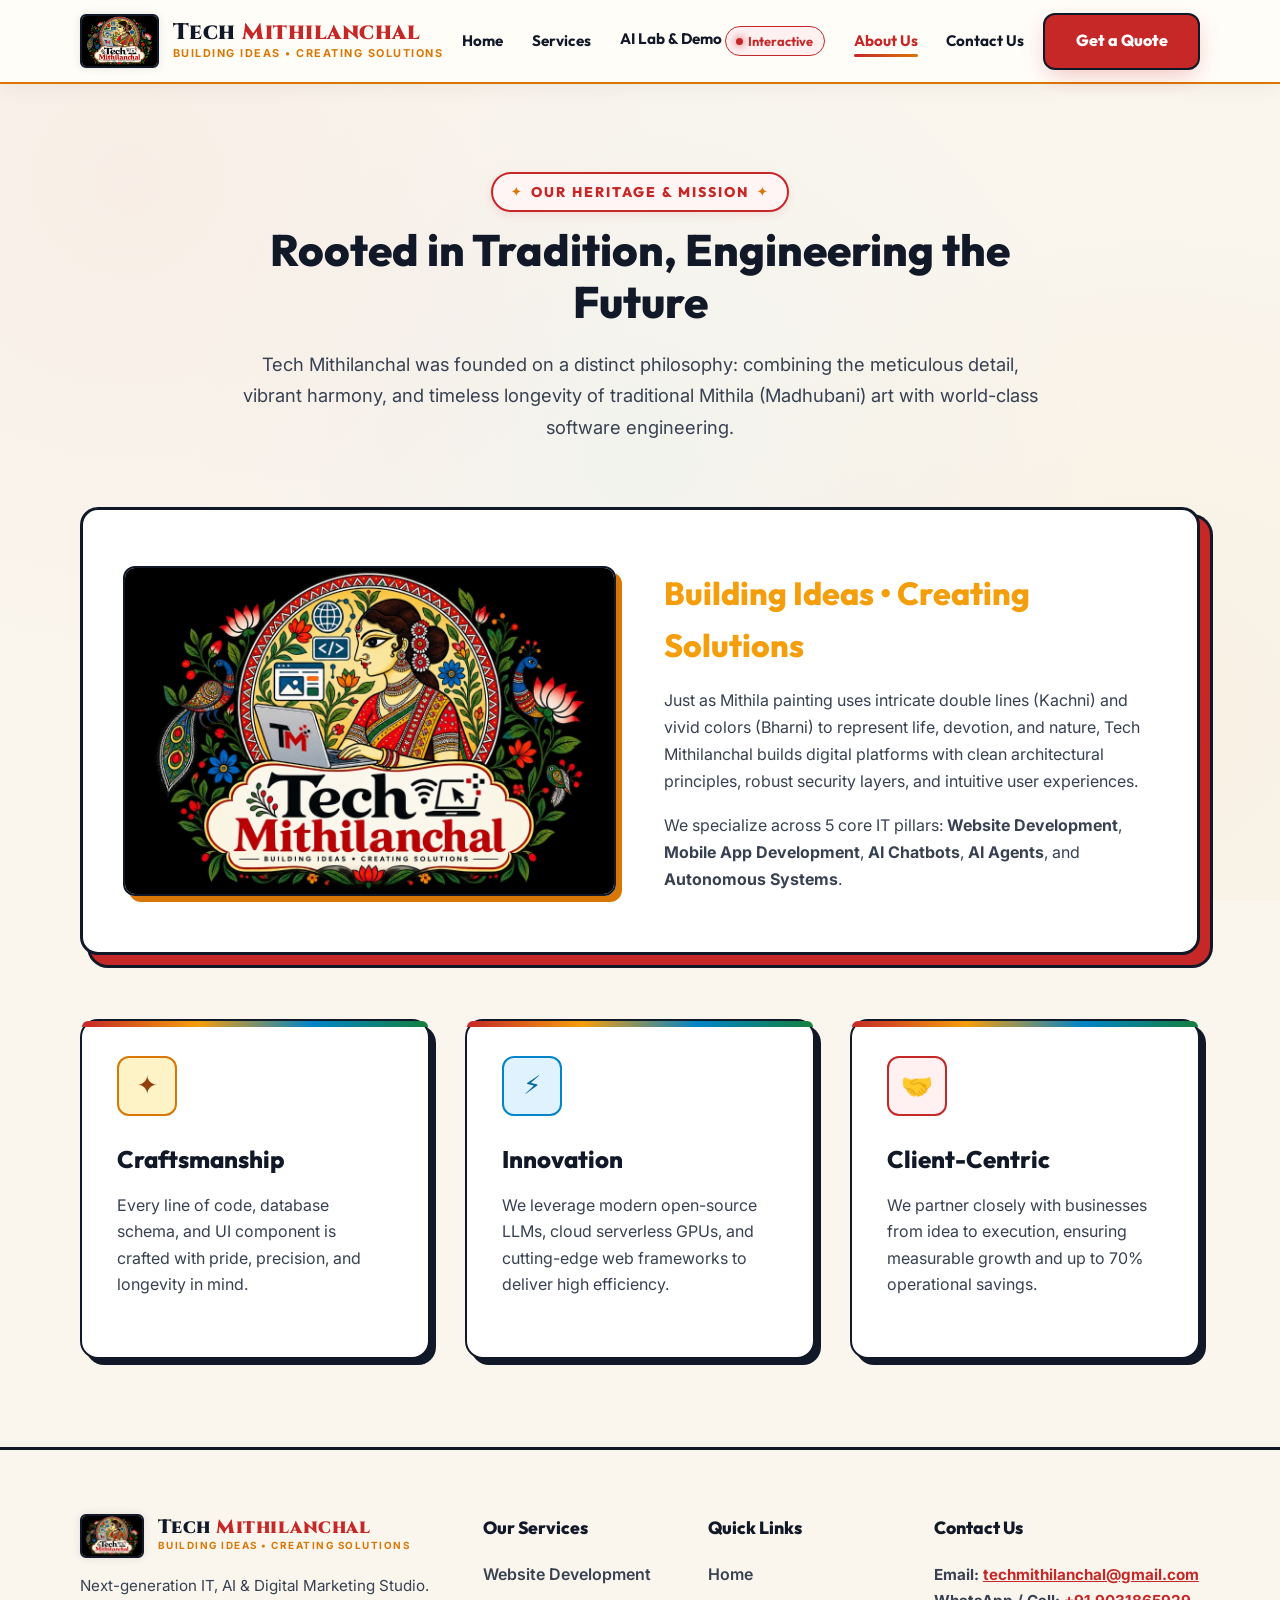
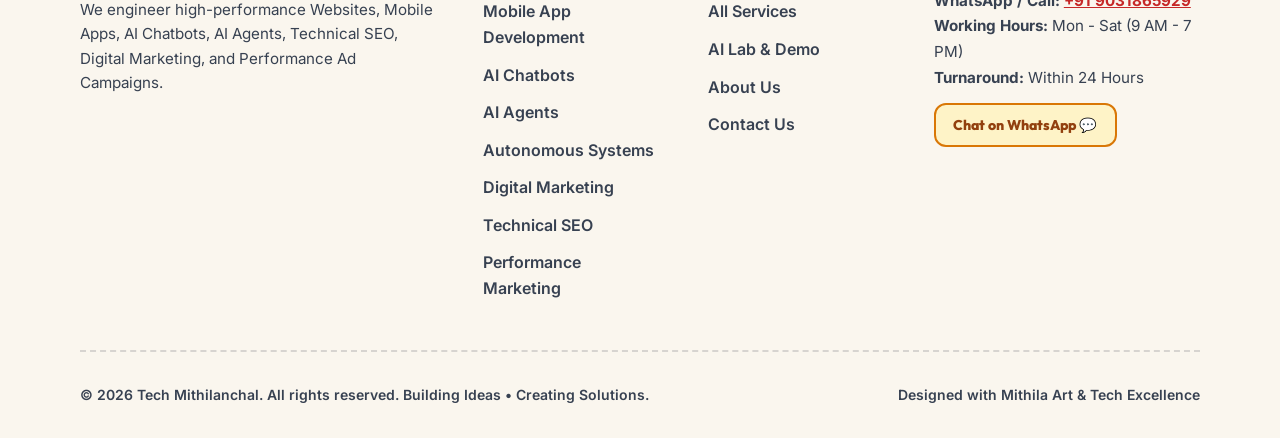
==== commit c09a61b7: "Make email mailto: and phone tel: links clickable across all pages" ====
--- a/about-us/index.html
+++ b/about-us/index.html
@@ -104,7 +104,7 @@
     </main>
 
     <!-- Footer -->
-        <footer class="footer">
+            <footer class="footer">
         <div class="container">
             <div class="footer-grid">
                 <div>
@@ -147,12 +147,13 @@
 
                 <div>
                     <h4 class="footer-col-title">Contact Us</h4>
-                    <p style="font-size: 0.95rem; line-height: 1.6; margin-bottom: 0.75rem; color: var(--text-secondary);">
-                        <strong>Email:</strong> techmithilanchal@gmail.com<br>
+                    <p style="font-size: 0.95rem; line-height: 1.7; margin-bottom: 0.75rem; color: var(--text-secondary);">
+                        <strong>Email:</strong> <a href="mailto:techmithilanchal@gmail.com" style="color: var(--color-crimson); font-weight: 700; text-decoration: underline;">techmithilanchal@gmail.com</a><br>
+                        <strong>WhatsApp / Call:</strong> <a href="tel:+919031865929" style="color: var(--color-crimson); font-weight: 700; text-decoration: underline;">+91 9031865929</a><br>
                         <strong>Working Hours:</strong> Mon - Sat (9 AM - 7 PM)<br>
                         <strong>Turnaround:</strong> Within 24 Hours
                     </p>
-                    <a href="/contact/" class="btn btn-secondary" style="padding: 0.55rem 1.1rem; font-size: 0.88rem;">Request Quote 🚀</a>
+                    <a href="https://wa.me/919031865929" target="_blank" class="btn btn-secondary" style="padding: 0.55rem 1.1rem; font-size: 0.88rem;">Chat on WhatsApp 💬</a>
                 </div>
             </div>
 
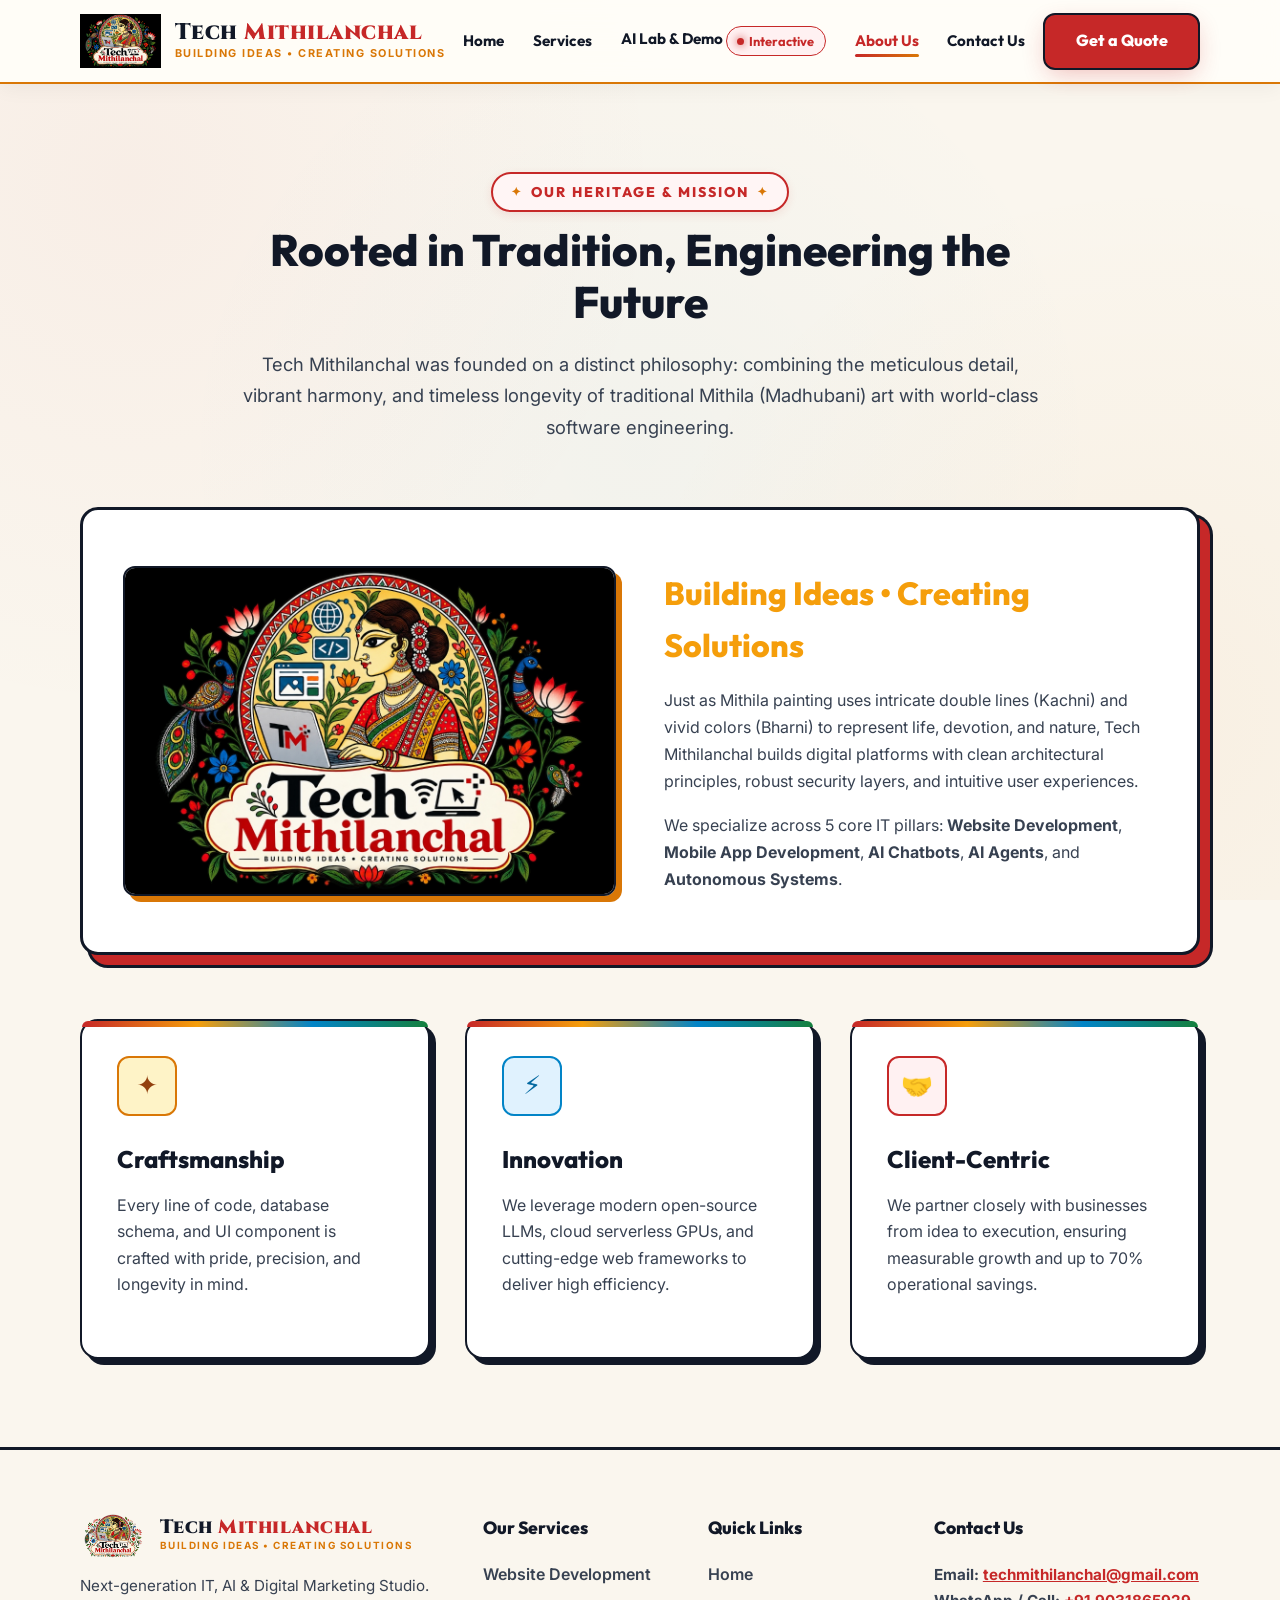
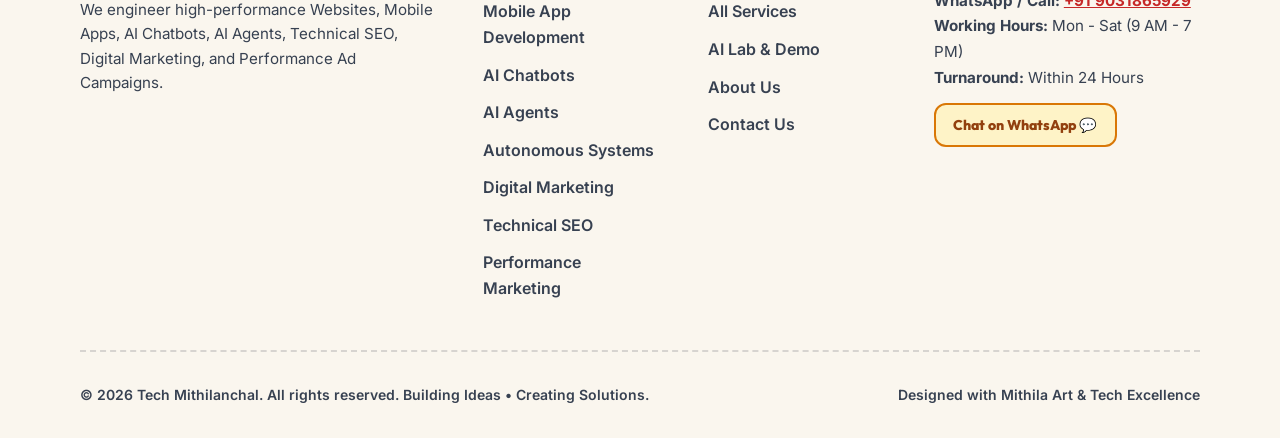
==== commit 611a300b: "Remove black background around logo image to blend seamlessly with header" ====
--- a/about-us/index.html
+++ b/about-us/index.html
@@ -109,7 +109,7 @@
             <div class="footer-grid">
                 <div>
                     <a href="/" class="logo-brand" style="margin-bottom: 1rem;">
-                        <img src="/assets/logo.jpg" alt="Tech Mithilanchal" class="logo-img" style="height: 44px;">
+                        <img src="/assets/logo.png" alt="Tech Mithilanchal" class="logo-img" style="height: 44px;">
                         <div class="logo-text-box">
                             <div class="logo-title" style="font-size: 1.2rem;">Tech <span>Mithilanchal</span></div>
                             <div class="logo-tagline" style="font-size: 0.62rem;">Building Ideas • Creating Solutions</div>
--- a/style.css
+++ b/style.css
@@ -225,15 +225,15 @@
 .logo-img {
     height: 54px;
     width: auto;
-    border-radius: var(--radius-sm);
-    border: 2px solid var(--color-black-ink);
-    box-shadow: 0 0 10px rgba(0, 0, 0, 0.1);
+    border: none;
+    box-shadow: none;
+    background: transparent;
     transition: var(--transition);
+    object-fit: contain;
 }
 
 .logo-brand:hover .logo-img {
-    transform: scale(1.05) rotate(-2deg);
-    border-color: var(--color-crimson);
+    transform: scale(1.05);
 }
 
 .logo-text-box {
